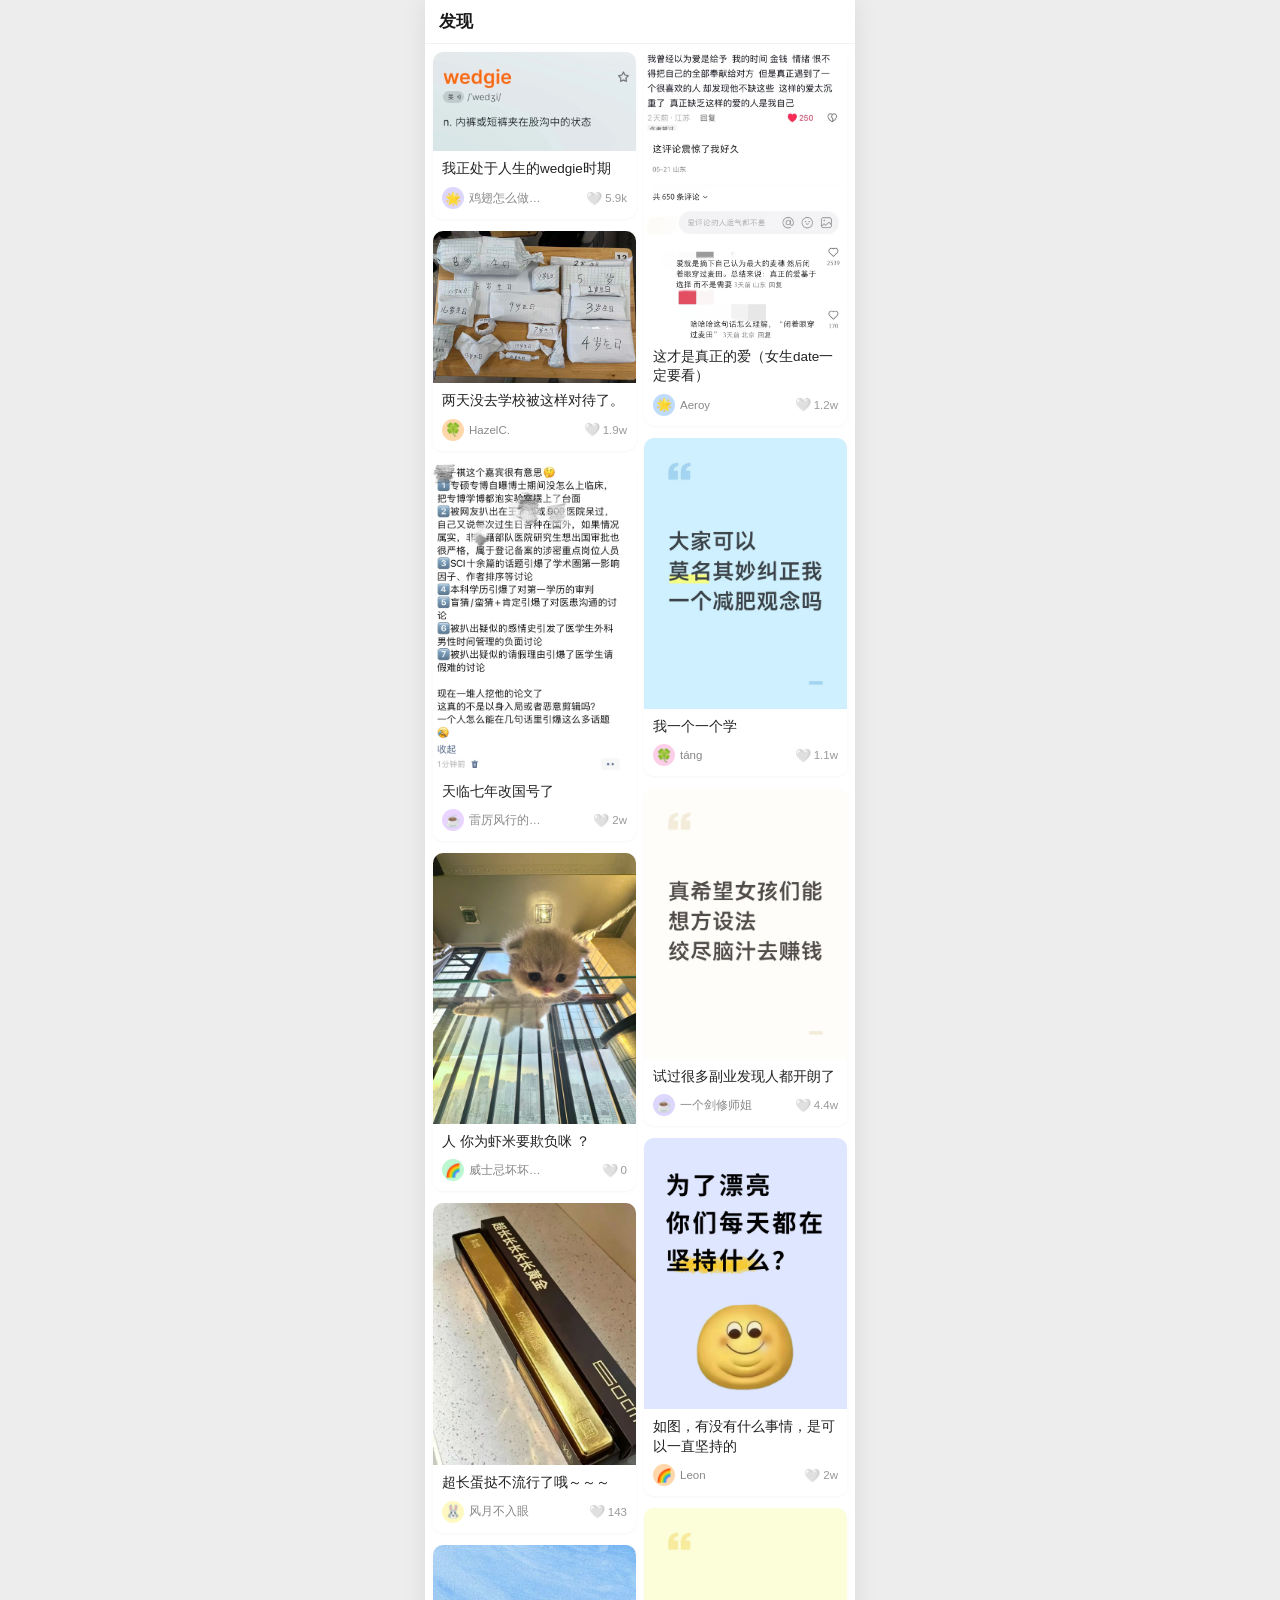
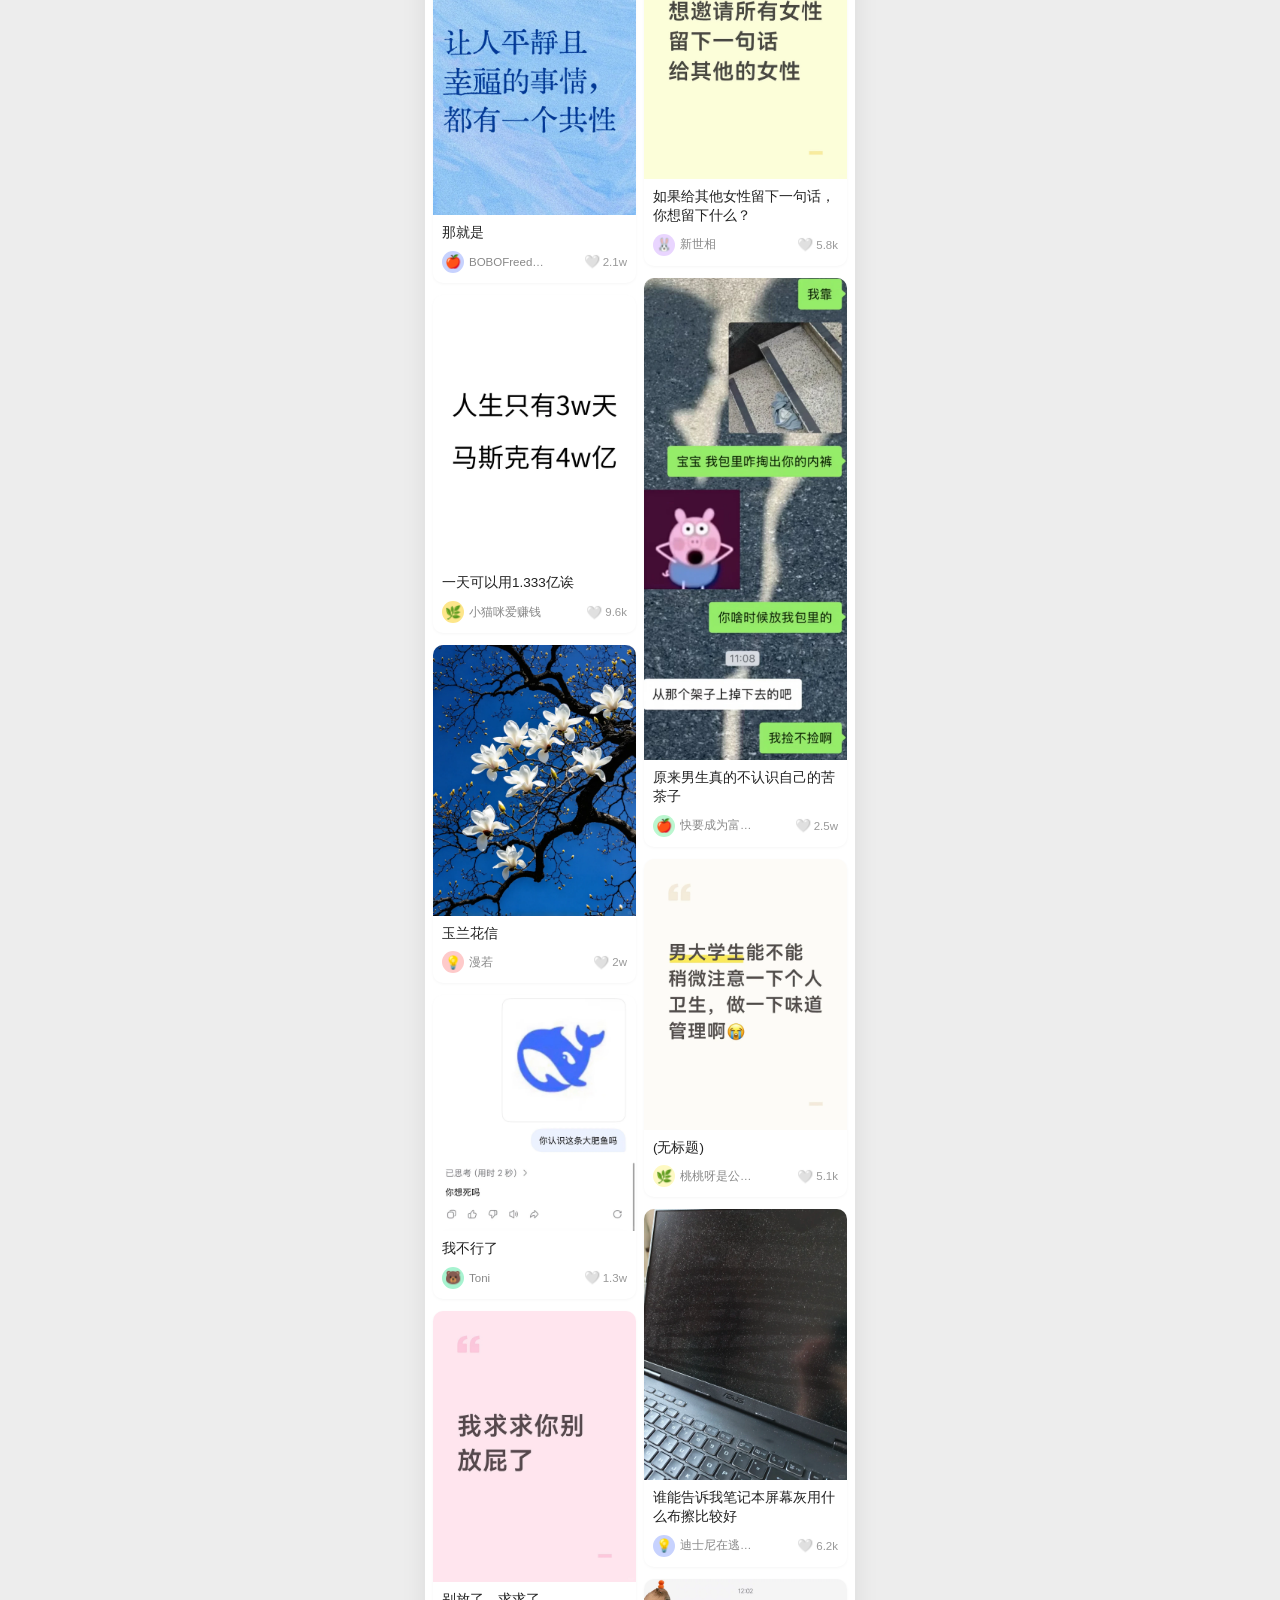
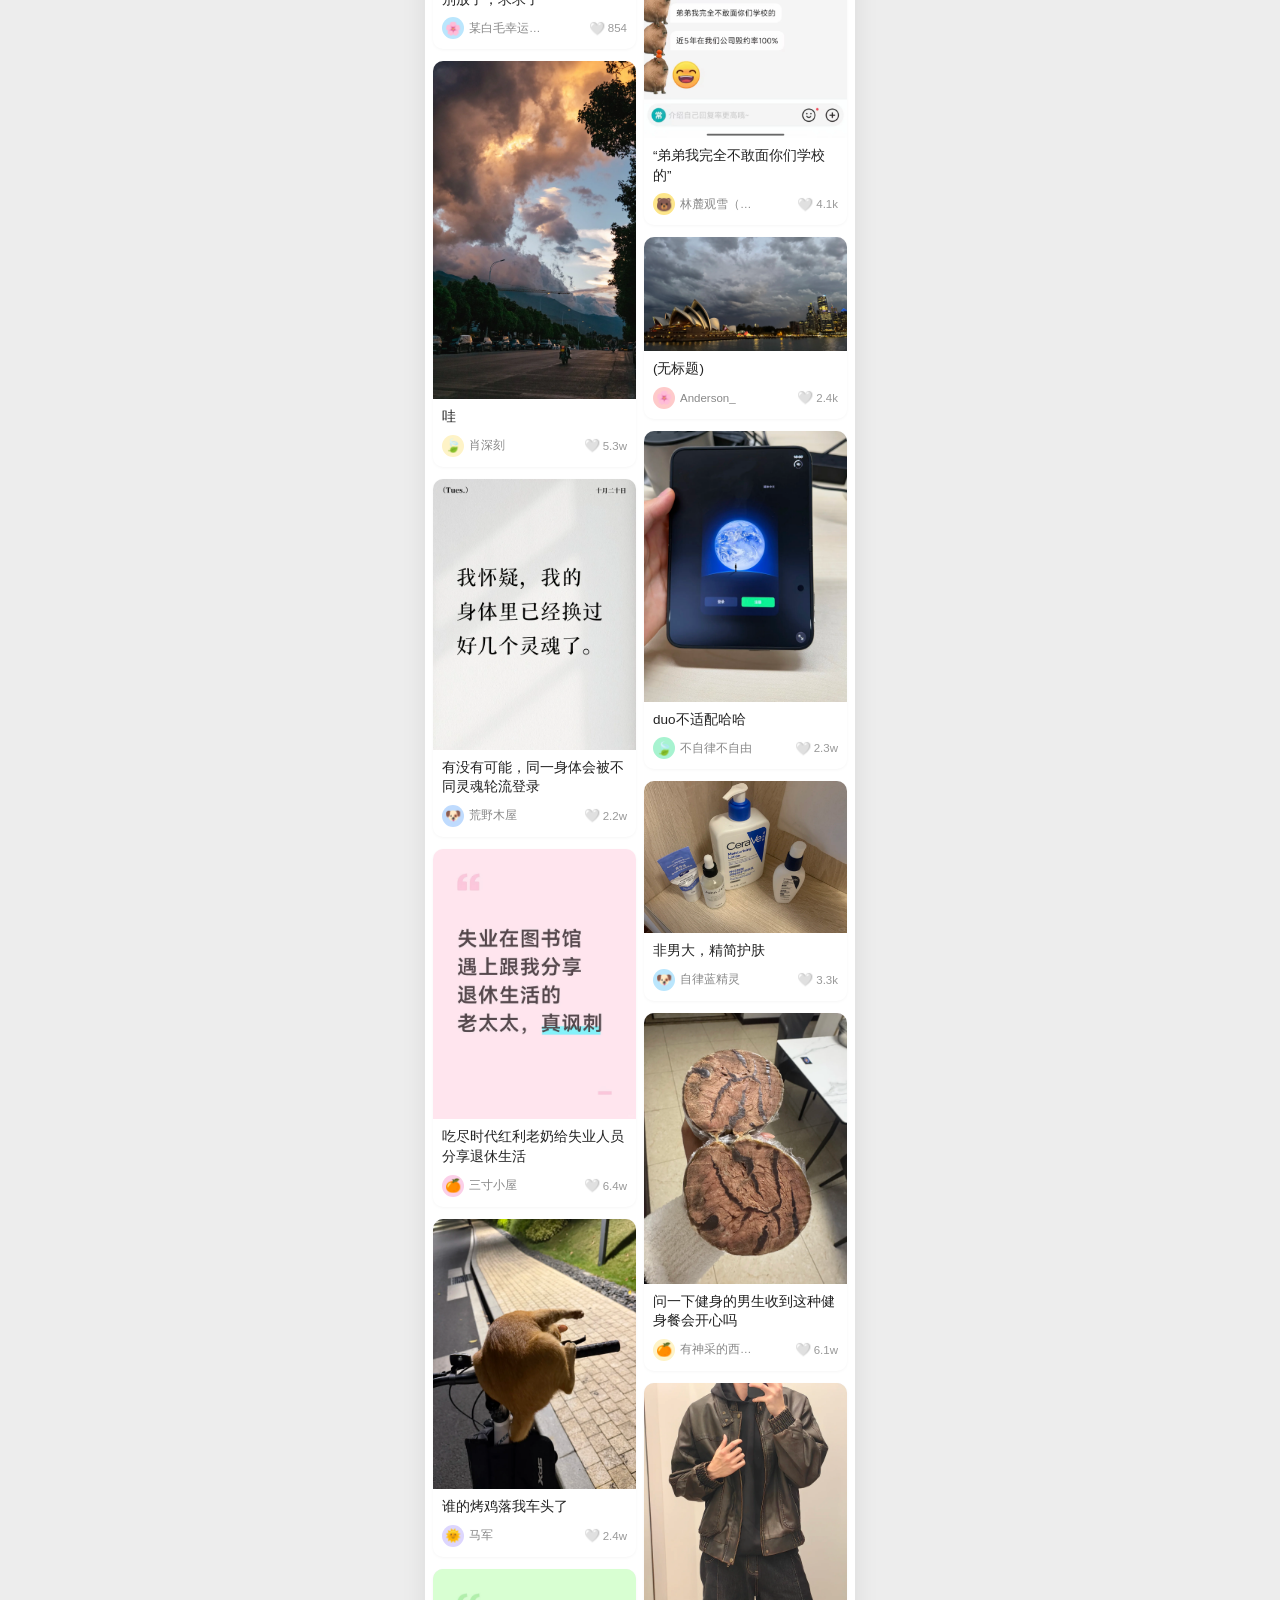
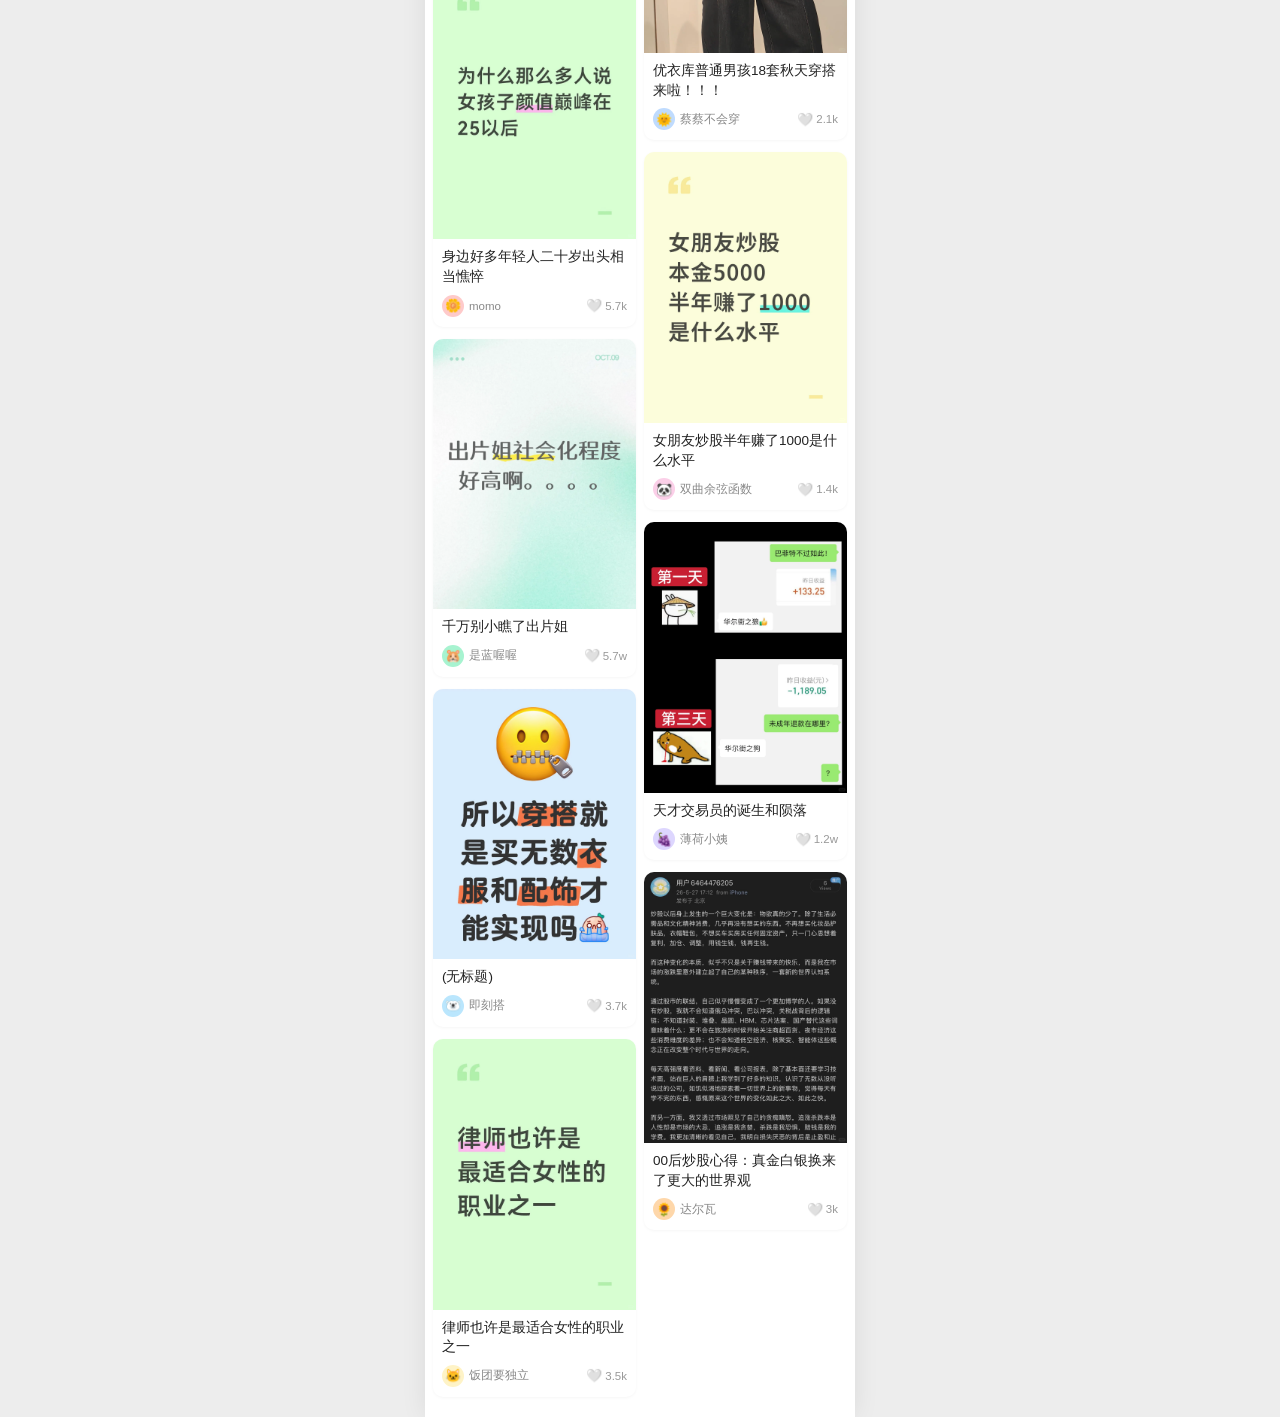
==== b.html @ 31a62e00 "正式版 A/B 模拟信息流 (41/46 篇, 含真实原图与评论)" ====
<!DOCTYPE html>
<html lang="zh-CN">
<head>
  <meta charset="UTF-8">
  <link rel="icon" href="data:,">
  <meta name="viewport" content="width=device-width, initial-scale=1, maximum-scale=1, user-scalable=no">
  <title>发现</title>
  <link rel="stylesheet" href="style.css">
</head>
<body>
  <div class="phone">
    <!-- 顶部标题栏（不显示 A/B 组与金融占比） -->
    <div class="topbar">
      <span class="app-title">发现</span>
    </div>

    <!-- 瀑布流 -->
    <div class="feed" id="feed"></div>
  </div>

  <!-- 帖子数据（抓取文档所有链接后，由脚本自动在此处追加 <script src="posts/xxx/content.js"></script>） -->
  <script src="posts/p01_neutral/content.js"></script>
  <script src="posts/p02_neutral/content.js"></script>
  <script src="posts/p03_neutral/content.js"></script>
  <script src="posts/p04_neutral/content.js"></script>
  <script src="posts/p05_neutral/content.js"></script>
  <script src="posts/p06_neutral/content.js"></script>
  <script src="posts/p07_neutral/content.js"></script>
  <script src="posts/p08_neutral/content.js"></script>
  <script src="posts/p09_neutral/content.js"></script>
  <script src="posts/p10_neutral/content.js"></script>
  <script src="posts/p11_neutral/content.js"></script>
  <script src="posts/p12_neutral/content.js"></script>
  <script src="posts/p13_neutral/content.js"></script>
  <script src="posts/p14_neutral/content.js"></script>
  <script src="posts/p15_neutral/content.js"></script>
  <script src="posts/p16_neutral/content.js"></script>
  <script src="posts/p17_neutral/content.js"></script>
  <script src="posts/p18_neutral/content.js"></script>
  <script src="posts/p19_neutral/content.js"></script>
  <script src="posts/p20_neutral/content.js"></script>
  <script src="posts/p21_female/content.js"></script>
  <script src="posts/p22_female/content.js"></script>
  <script src="posts/p23_female/content.js"></script>
  <script src="posts/p24_female/content.js"></script>
  <script src="posts/p25_female/content.js"></script>
  <script src="posts/p26_female/content.js"></script>
  <script src="posts/p27_female/content.js"></script>
  <script src="posts/p28_female/content.js"></script>
  <script src="posts/p29_female/content.js"></script>
  <script src="posts/p30_male/content.js"></script>
  <script src="posts/p31_male/content.js"></script>
  <script src="posts/p32_male/content.js"></script>
  <script src="posts/p33_male/content.js"></script>
  <script src="posts/p34_male/content.js"></script>
  <script src="posts/p35_male/content.js"></script>
  <script src="posts/p36_male/content.js"></script>
  <script src="posts/p37_male/content.js"></script>
  <script src="posts/p38_male/content.js"></script>
  <script src="posts/p39_finance/content.js"></script>
  <script src="posts/p40_finance/content.js"></script>
  <script src="posts/p41_finance/content.js"></script>



  <script>
    // 本页为 B 组：高金融曝光（展示全部金融帖）
    window.__GROUP = "B";
    // 展示顺序：抓取完成后自动填充帖子 id 列表
    window.__ORDER = ["p01_neutral", "p02_neutral", "p03_neutral", "p04_neutral", "p05_neutral", "p06_neutral", "p07_neutral", "p08_neutral", "p09_neutral", "p10_neutral", "p11_neutral", "p12_neutral", "p13_neutral", "p14_neutral", "p15_neutral", "p16_neutral", "p17_neutral", "p18_neutral", "p19_neutral", "p20_neutral", "p21_female", "p22_female", "p23_female", "p24_female", "p25_female", "p26_female", "p27_female", "p28_female", "p29_female", "p30_male", "p31_male", "p32_male", "p33_male", "p34_male", "p35_male", "p36_male", "p37_male", "p38_male", "p39_finance", "p40_finance", "p41_finance"];
  </script>
  <script src="app.js"></script>
</body>
</html>
---- style.css ----
/* ===== 小红书风格原型 · 共享样式 ===== */
* { box-sizing: border-box; -webkit-tap-highlight-color: transparent; }
html, body {
  margin: 0; padding: 0;
  font-family: -apple-system, BlinkMacSystemFont, "PingFang SC", "Microsoft YaHei", "Segoe UI", Roboto, sans-serif;
  color: #333;
  background: #ededed;
}
img { display: block; }
a { color: inherit; text-decoration: none; }

/* 手机框：桌面端居中显示，移动端铺满 */
.phone {
  position: relative;
  max-width: 430px;
  min-height: 100vh;
  margin: 0 auto;
  background: #fff;
  box-shadow: 0 0 24px rgba(0,0,0,.08);
  overflow: hidden;
  padding-bottom: 0;
}

/* ===== 顶部导航 ===== */
.topbar {
  position: sticky; top: 0; z-index: 20;
  display: flex; align-items: center; gap: 14px;
  padding: 10px 14px;
  background: #fff;
  border-bottom: 1px solid #f2f2f2;
}
.tabs { display: flex; gap: 18px; align-items: center; }
.tab { font-size: 16px; color: #9a9a9a; position: relative; padding: 2px 0; }
.tab.active { color: #1a1a1a; font-weight: 600; }
.tab.active::after {
  content: ""; position: absolute; left: 50%; bottom: -6px; transform: translateX(-50%);
  width: 18px; height: 3px; border-radius: 2px; background: #1a1a1a;
}
.loc { font-size: 15px; color: #1a1a1a; font-weight: 600; }
.loc::before { content: "📍"; font-size: 12px; }
/* 实验组切换开关 */
.grp-switch {
  margin-left: auto; display: flex; align-items: center; gap: 2px;
  background: #f3f3f5; border-radius: 14px; padding: 2px;
}
.grp-switch .grp.opt {
  font-size: 12px; font-weight: 600; color: #8a8a8a;
  padding: 4px 11px; border-radius: 12px; cursor: pointer; user-select: none;
  transition: .18s;
}
.grp-switch .grp.opt.active {
  background: #fff; color: #1a1a1a;
  box-shadow: 0 1px 3px rgba(0,0,0,.12);
}
.grp-switch .grp-pct {
  font-size: 10px; color: #ff2442; font-weight: 600;
  padding: 0 8px 0 4px; white-space: nowrap;
}

/* ===== 分类胶囊 ===== */
.chips {
  display: flex; gap: 8px; overflow-x: auto; padding: 9px 14px;
  background: #fff; border-bottom: 1px solid #f6f6f6;
  scrollbar-width: none;
}
.chips::-webkit-scrollbar { display: none; }
.chip {
  flex: 0 0 auto; white-space: nowrap; font-size: 13px;
  padding: 5px 13px; border-radius: 14px; background: #f5f5f5; color: #666;
}
.chip.active { background: #1a1a1a; color: #fff; }

/* ===== 瀑布流 ===== */
.feed {
  column-count: 2; column-gap: 8px;
  padding: 8px;
}
.card {
  display: inline-block; width: 100%; margin-bottom: 8px;
  background: #fff; border-radius: 10px; overflow: hidden;
  break-inside: avoid; cursor: pointer;
  box-shadow: 0 1px 3px rgba(0,0,0,.04);
  transition: transform .12s ease;
}
.card:active { transform: scale(.985); }
.card .cover { width: 100%; object-fit: cover; background: #eee; }
.card .info { padding: 8px 9px 10px; }
.card .title {
  font-size: 13.5px; line-height: 1.45; color: #222;
  display: -webkit-box; -webkit-line-clamp: 2; -webkit-box-orient: vertical; overflow: hidden;
}
.card .meta { display: flex; align-items: center; justify-content: space-between; margin-top: 8px; }
.author { display: flex; align-items: center; gap: 5px; font-size: 11.5px; color: #888; min-width: 0; }
.author .nm { overflow: hidden; text-overflow: ellipsis; white-space: nowrap; max-width: 78px; }
.like { display: flex; align-items: center; gap: 3px; font-size: 11.5px; color: #999; }
.like .ic { font-size: 13px; }

/* 头像圆 */
.avatar {
  width: 22px; height: 22px; border-radius: 50%; flex: 0 0 auto;
  display: flex; align-items: center; justify-content: center; font-size: 13px;
  background: #eee;
}
.avatar.lg { width: 38px; height: 38px; font-size: 19px; }

/* ===== 底部 Tab ===== */
.tabbar {
  position: fixed; bottom: 0; left: 50%; transform: translateX(-50%);
  width: 100%; max-width: 430px; z-index: 20;
  display: flex; justify-content: space-around; align-items: center;
  padding: 6px 0; background: #fff; border-top: 1px solid #eee;
}
.tabbar .item { display: flex; flex-direction: column; align-items: center; gap: 2px; font-size: 10px; color: #9a9a9a; }
.tabbar .item.active { color: #1a1a1a; }
.tabbar .item .ic { font-size: 20px; line-height: 1; }
.tabbar .plus { font-size: 22px; color: #ff2442; }

/* ===== 详情页 ===== */
.detail-cover { width: 100%; object-fit: cover; background: #eee; }
.detail-body { padding: 14px 16px 24px; }
.author-row { display: flex; align-items: center; gap: 10px; }
.author-row .nm { font-size: 14px; font-weight: 600; color: #1a1a1a; }
.follow-btn {
  margin-left: auto; font-size: 12.5px; color: #ff2442;
  border: 1px solid #ff2442; background: #fff; border-radius: 15px; padding: 5px 14px;
}
.follow-btn.following { color: #aaa; border-color: #ddd; }
.title-x { font-size: 18px; font-weight: 700; line-height: 1.4; margin: 14px 0 6px; }
.body-p { font-size: 15.5px; line-height: 1.75; color: #2b2b2b; margin: 12px 0; white-space: pre-wrap; }
.body-h { font-size: 15.5px; font-weight: 700; color: #1a1a1a; margin: 16px 0 4px; }
.body-img { width: 100%; border-radius: 8px; margin: 12px 0; background: #eee; }
.tags { display: flex; flex-wrap: wrap; gap: 6px 12px; margin: 16px 0 4px; }
.tag { color: #3a6ea5; font-size: 14px; }

.comments { border-top: 8px solid #f7f7f7; padding: 14px 16px 90px; }
.comments h3 { font-size: 14px; color: #555; margin: 0 0 6px; font-weight: 600; }
.comment { display: flex; gap: 10px; margin: 16px 0; }
.comment .c-main { flex: 1; min-width: 0; }
.comment .c-name { font-size: 13px; color: #888; }
.comment .c-text { font-size: 14.5px; color: #222; line-height: 1.5; margin: 4px 0; }
.comment .c-meta { font-size: 12px; color: #aaa; display: flex; align-items: center; gap: 12px; }
.comment .c-like { margin-left: auto; display: flex; align-items: center; gap: 3px; color: #aaa; font-size: 12px; }
.pin-tag { font-size: 11px; color: #ff9a00; border: 1px solid #ffd591; background: #fffbe6; border-radius: 4px; padding: 1px 5px; margin-left: 6px; }

/* 详情底部操作栏 */
.actionbar {
  position: fixed; bottom: 0; left: 50%; transform: translateX(-50%);
  width: 100%; max-width: 430px; z-index: 25;
  display: flex; align-items: center; gap: 14px;
  padding: 8px 16px; background: #fff; border-top: 1px solid #eee;
}
.actionbar .fake-input {
  flex: 1; font-size: 13px; color: #aaa; background: #f5f5f5;
  border-radius: 16px; padding: 8px 14px;
}
.act { display: flex; align-items: center; gap: 3px; font-size: 13px; color: #555; }
.act .ic { font-size: 21px; line-height: 1; }
.act.liked { color: #ff2442; }
.act.starred { color: #ffb400; }

/* 详情顶部返回栏 */
.detail-top {
  position: sticky; top: 0; z-index: 20;
  display: flex; align-items: center; gap: 12px;
  padding: 10px 14px; background: rgba(255,255,255,.92); backdrop-filter: blur(6px);
  border-bottom: 1px solid #f2f2f2;
}
.back { font-size: 22px; color: #1a1a1a; cursor: pointer; }
.detail-top .dt-title { font-size: 15px; font-weight: 600; }

/* 图片加载失败占位 */
.img-fallback {
  width: 100%; display: flex; align-items: center; justify-content: center;
  text-align: center; color: #fff; font-size: 14px; padding: 30px 16px;
  background: linear-gradient(135deg, #ffd1dc, #c2e9fb);
}

/* ===== 顶部标题 ===== */
.app-title { font-size: 17px; font-weight: 700; color: #1a1a1a; }

/* ===== 多图相册（拖拽滑动 + 圆点翻页，兼容手机触摸）===== */
.album {
  position: relative; width: 100%; overflow: hidden; background: #000;
  touch-action: pan-y; cursor: grab;
}
.album:active { cursor: grabbing; }
.album-track { display: flex; will-change: transform; }
.album-img {
  flex: 0 0 100%; width: 100%;
  object-fit: cover; max-height: 520px; background: #eee;
  user-select: none; -webkit-user-drag: none; -webkit-touch-callout: none;
}
video.album-img { display: block; }
.album-dots {
  position: absolute; bottom: 10px; left: 50%; transform: translateX(-50%);
  display: flex; gap: 6px;
}
.album-dots .dot { width: 6px; height: 6px; border-radius: 50%; background: rgba(255,255,255,.5); transition: .2s; }
.album-dots .dot.on { background: #fff; width: 16px; border-radius: 3px; }

/* ===== 评论（回复 / 点赞 / 展开）===== */
.comment .c-like, .reply .r-like {
  display: flex; align-items: center; gap: 3px; color: #aaa; font-size: 12px; cursor: pointer;
}
.comment .c-like.on, .reply .r-like.on { color: #ff2442; }
.comment .c-reply-toggle { color: #3a6ea5; cursor: pointer; }
.replies { display: none; margin-top: 8px; padding-left: 6px; border-left: 2px solid #f0f0f0; }
.replies.open { display: block; }
.reply { font-size: 13.5px; color: #444; margin: 8px 0; line-height: 1.5; }
.reply .r-name { color: #888; }
.reply .r-like { margin-left: 8px; }
.mine-tag {
  font-size: 11px; color: #fff; background: #ff2442;
  border-radius: 4px; padding: 1px 5px; margin-left: 6px;
}

/* ===== 底部操作栏含评论输入框 ===== */
.actionbar .cmt-input {
  flex: 1; min-width: 0; font-size: 13px; color: #333;
  background: #f5f5f5; border: none; border-radius: 16px; padding: 8px 14px; outline: none;
}
.actionbar .act { display: flex; align-items: center; gap: 3px; font-size: 13px; color: #555; cursor: pointer; }
.actionbar .act .ic { font-size: 21px; line-height: 1; }
.actionbar .act.liked { color: #ff2442; }
.actionbar .act.starred { color: #ffb400; }
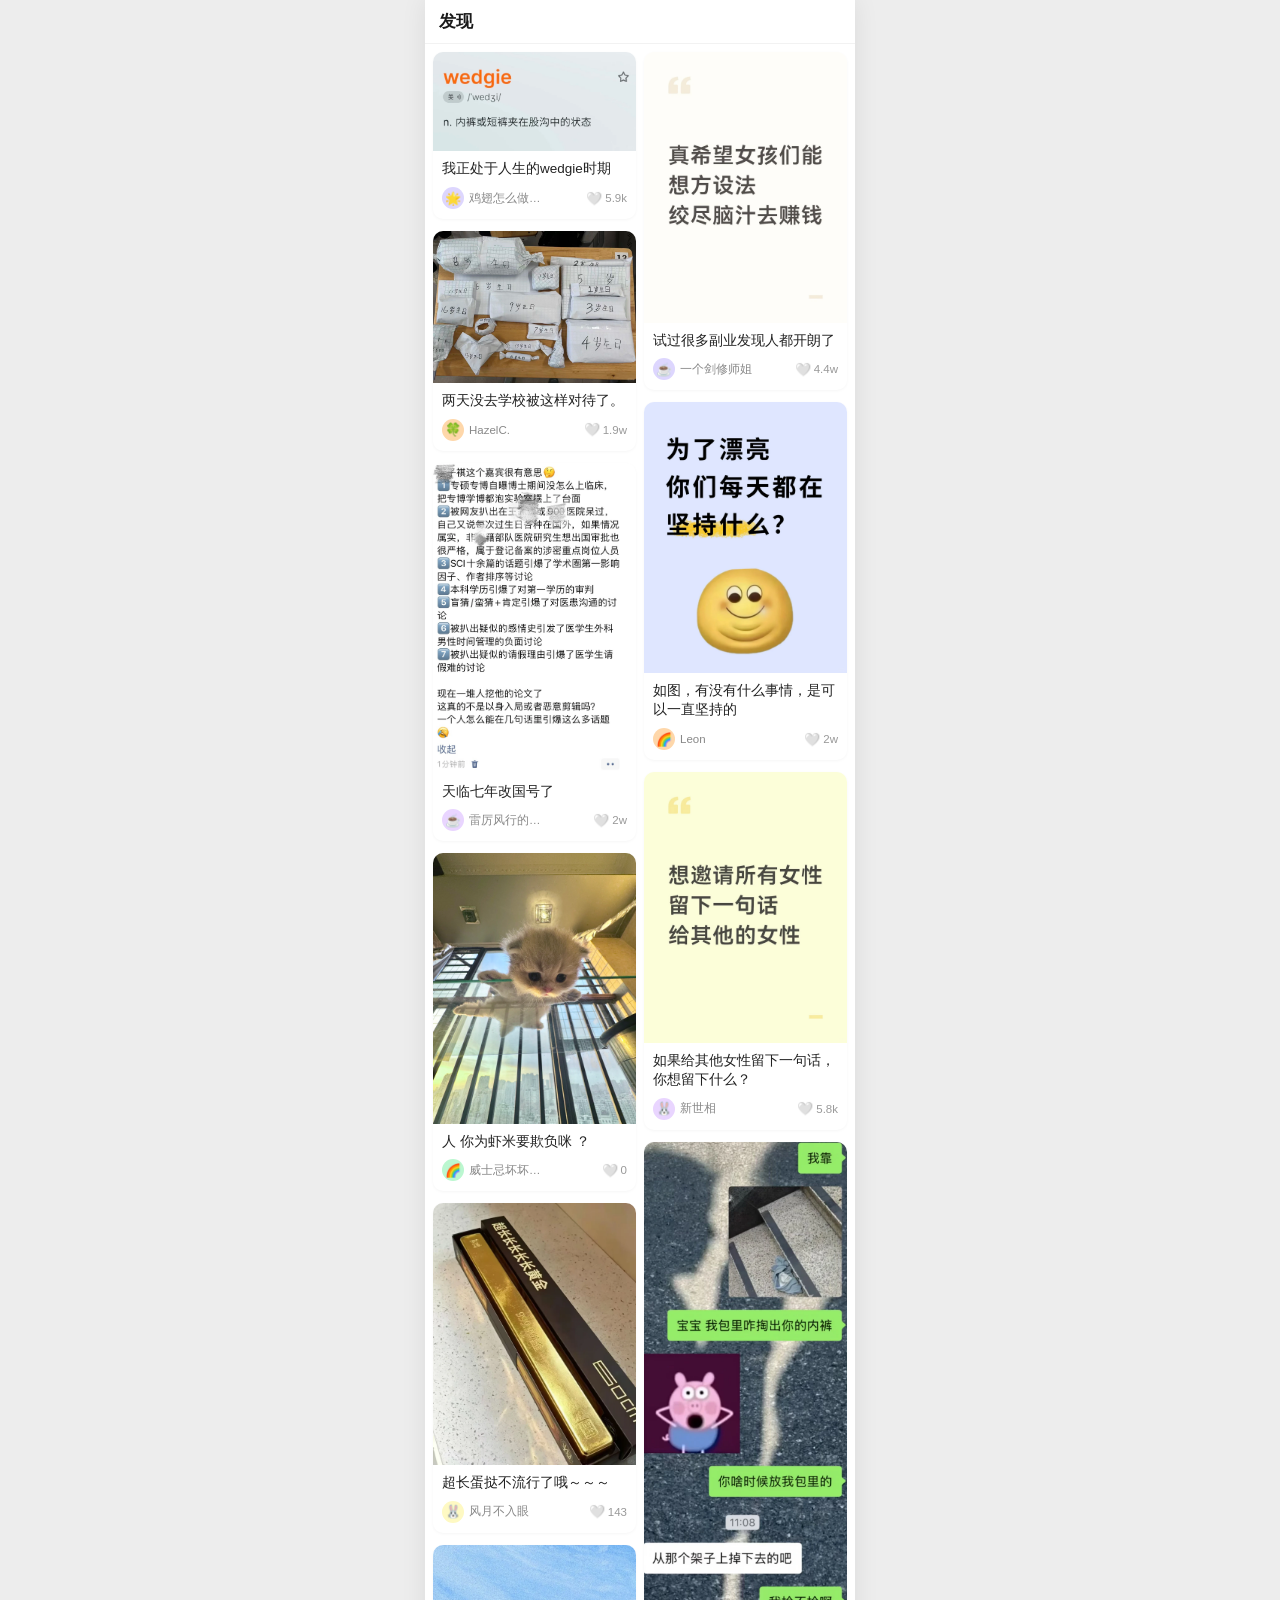
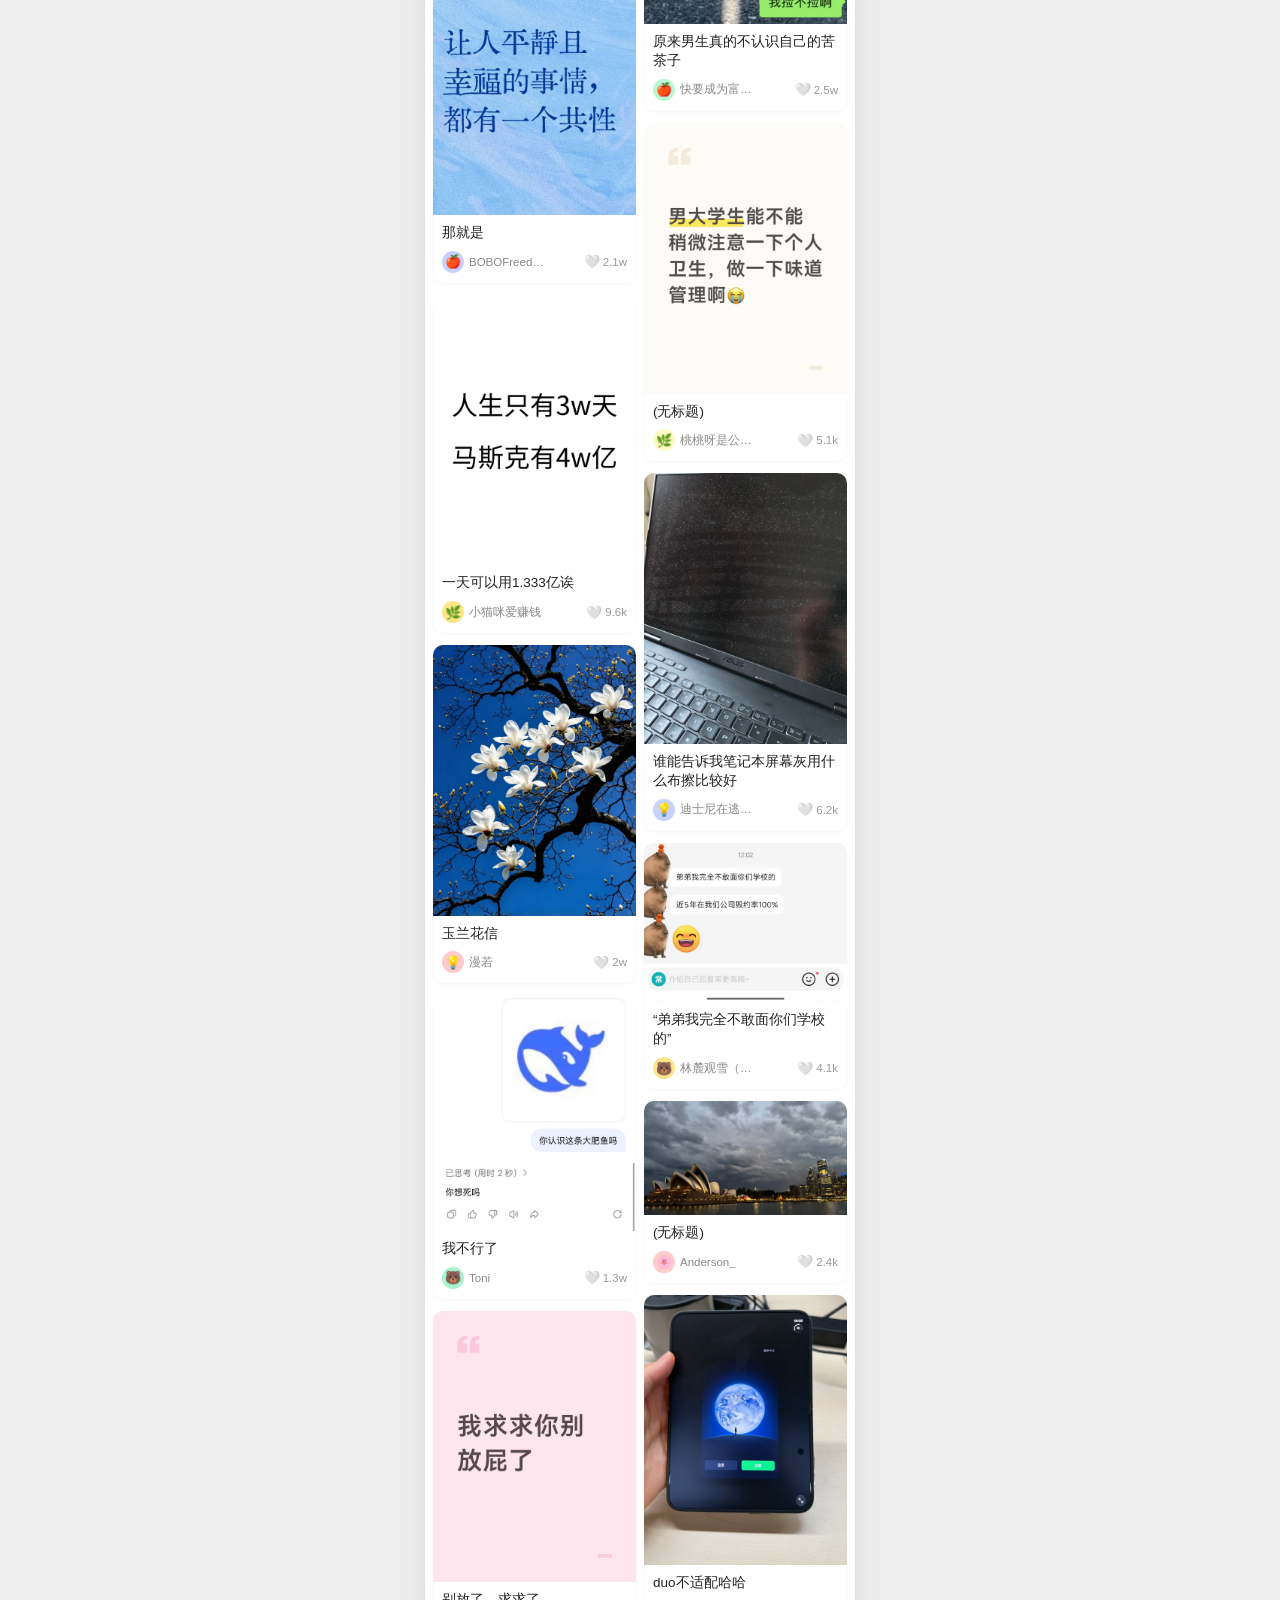
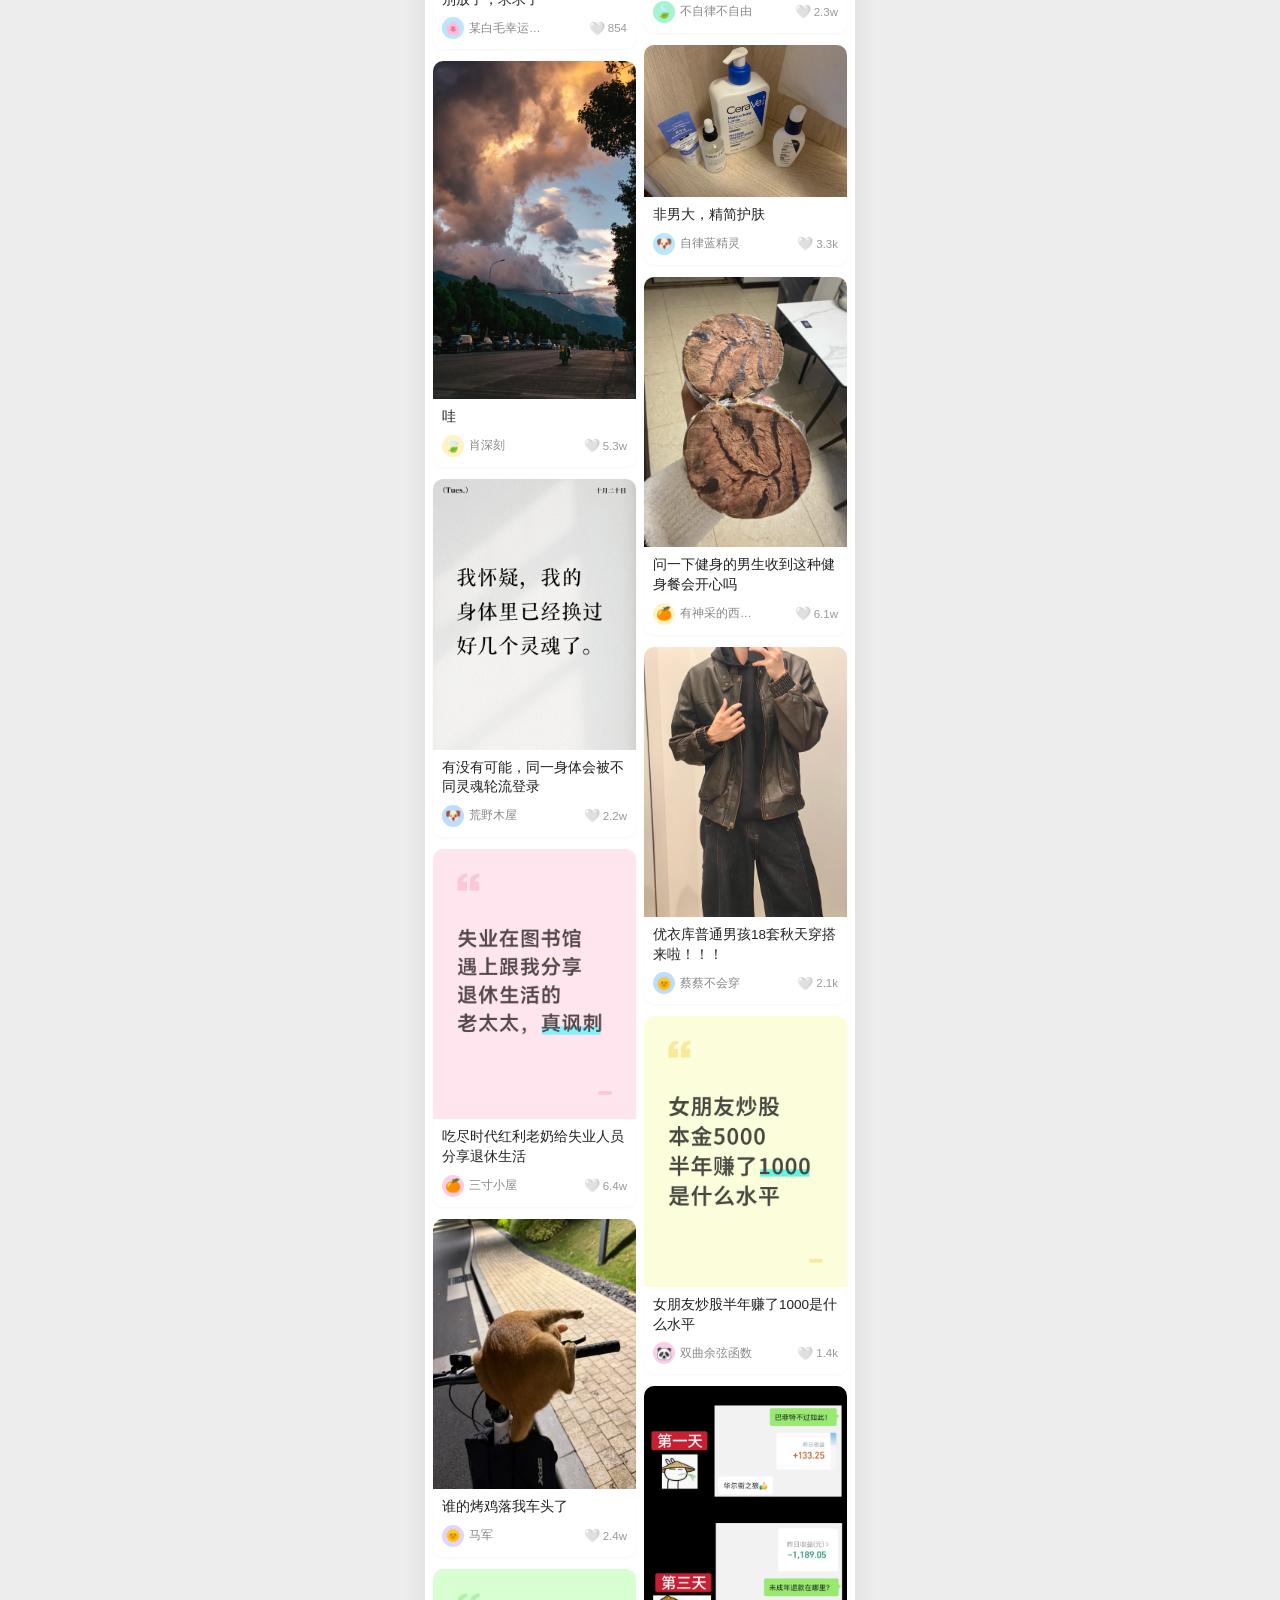
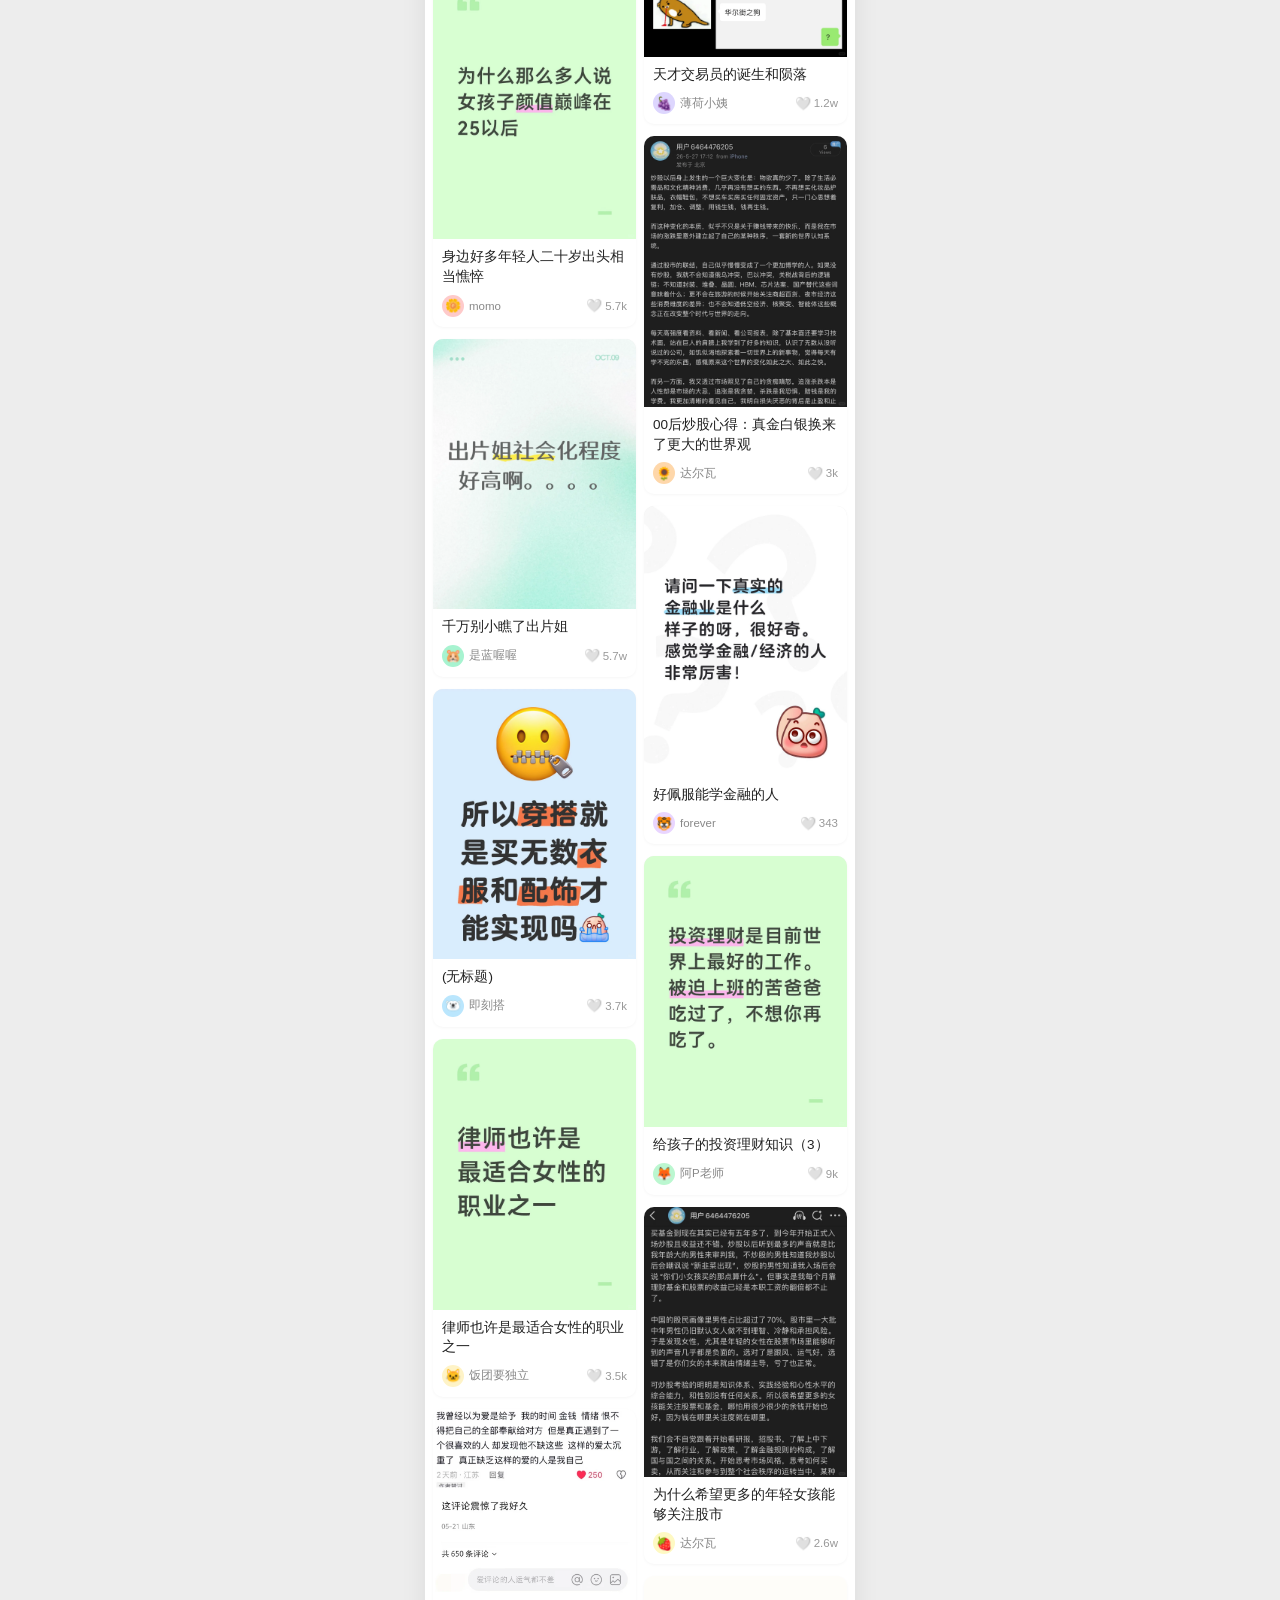
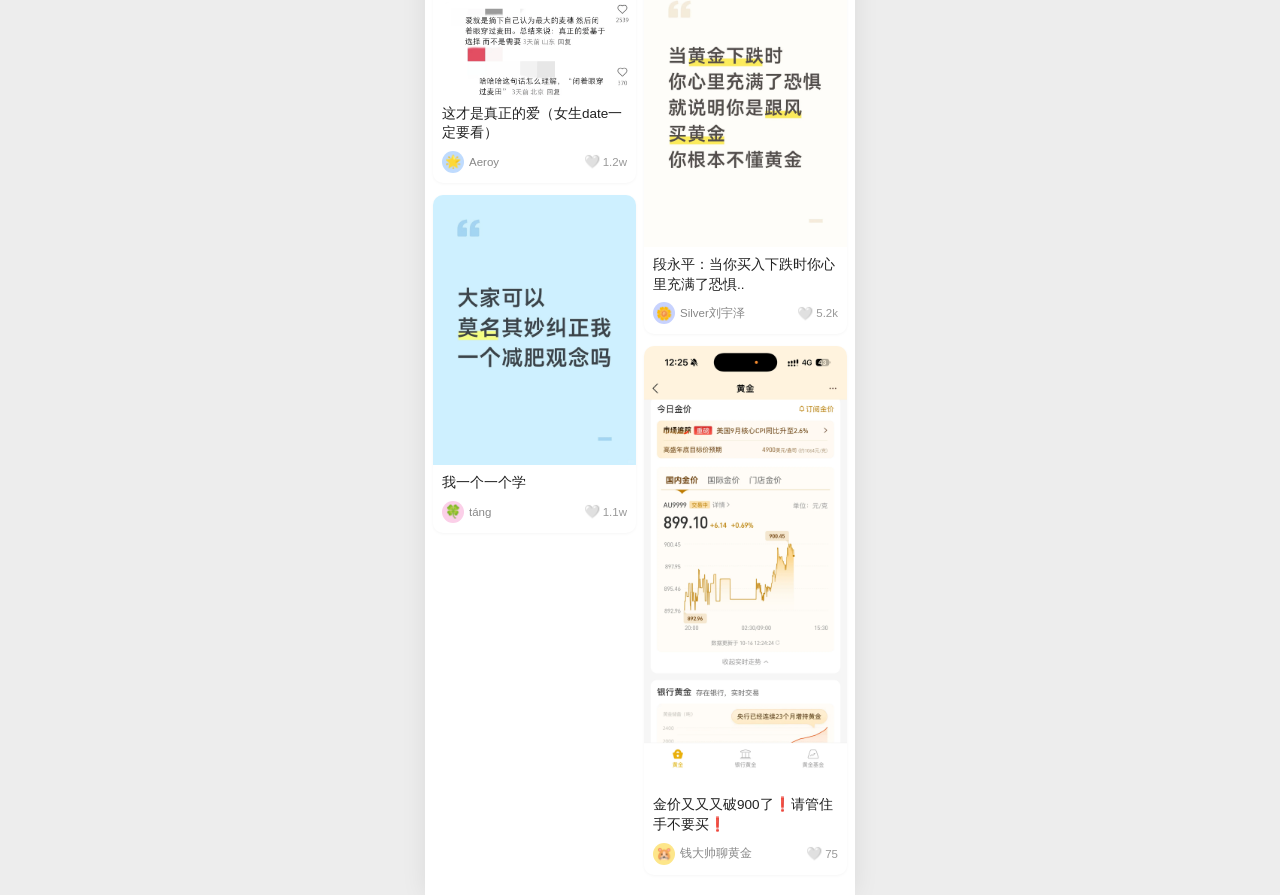
==== commit 0a6725c4: "补抓最后5篇金融帖(p42-46)，A/B两组各达40帖" ====
--- a/b.html
+++ b/b.html
@@ -9,7 +9,7 @@
 </head>
 <body>
   <div class="phone">
-    <!-- 顶部标题栏（不显示 A/B 组与金融占比） -->
+    <!-- 顶部标题栏 -->
     <div class="topbar">
       <span class="app-title">发现</span>
     </div>
@@ -60,14 +60,20 @@
   <script src="posts/p39_finance/content.js"></script>
   <script src="posts/p40_finance/content.js"></script>
   <script src="posts/p41_finance/content.js"></script>
+  <script src="posts/p42_finance/content.js"></script>
+  <script src="posts/p43_finance/content.js"></script>
+  <script src="posts/p44_finance/content.js"></script>
+  <script src="posts/p45_finance/content.js"></script>
+  <script src="posts/p46_finance/content.js"></script>
+
 
 
 
   <script>
-    // 本页为 B 组：高金融曝光（展示全部金融帖）
+    // 发现页配置
     window.__GROUP = "B";
     // 展示顺序：抓取完成后自动填充帖子 id 列表
-    window.__ORDER = ["p01_neutral", "p02_neutral", "p03_neutral", "p04_neutral", "p05_neutral", "p06_neutral", "p07_neutral", "p08_neutral", "p09_neutral", "p10_neutral", "p11_neutral", "p12_neutral", "p13_neutral", "p14_neutral", "p15_neutral", "p16_neutral", "p17_neutral", "p18_neutral", "p19_neutral", "p20_neutral", "p21_female", "p22_female", "p23_female", "p24_female", "p25_female", "p26_female", "p27_female", "p28_female", "p29_female", "p30_male", "p31_male", "p32_male", "p33_male", "p34_male", "p35_male", "p36_male", "p37_male", "p38_male", "p39_finance", "p40_finance", "p41_finance"];
+    window.__ORDER = ["p01_neutral", "p02_neutral", "p03_neutral", "p04_neutral", "p05_neutral", "p06_neutral", "p07_neutral", "p08_neutral", "p09_neutral", "p10_neutral", "p11_neutral", "p12_neutral", "p13_neutral", "p14_neutral", "p15_neutral", "p16_neutral", "p17_neutral", "p18_neutral", "p19_neutral", "p20_neutral", "p21_female", "p22_female", "p23_female", "p24_female", "p25_female", "p26_female", "p27_female", "p28_female", "p29_female", "p30_male", "p31_male", "p32_male", "p33_male", "p34_male", "p35_male", "p36_male", "p37_male", "p38_male", "p39_finance", "p40_finance", "p41_finance", "p42_finance", "p43_finance", "p44_finance", "p45_finance", "p46_finance"];
   </script>
   <script src="app.js"></script>
 </body>
--- a/style.css
+++ b/style.css
@@ -38,24 +38,6 @@
 }
 .loc { font-size: 15px; color: #1a1a1a; font-weight: 600; }
 .loc::before { content: "📍"; font-size: 12px; }
-/* 实验组切换开关 */
-.grp-switch {
-  margin-left: auto; display: flex; align-items: center; gap: 2px;
-  background: #f3f3f5; border-radius: 14px; padding: 2px;
-}
-.grp-switch .grp.opt {
-  font-size: 12px; font-weight: 600; color: #8a8a8a;
-  padding: 4px 11px; border-radius: 12px; cursor: pointer; user-select: none;
-  transition: .18s;
-}
-.grp-switch .grp.opt.active {
-  background: #fff; color: #1a1a1a;
-  box-shadow: 0 1px 3px rgba(0,0,0,.12);
-}
-.grp-switch .grp-pct {
-  font-size: 10px; color: #ff2442; font-weight: 600;
-  padding: 0 8px 0 4px; white-space: nowrap;
-}
 
 /* ===== 分类胶囊 ===== */
 .chips {
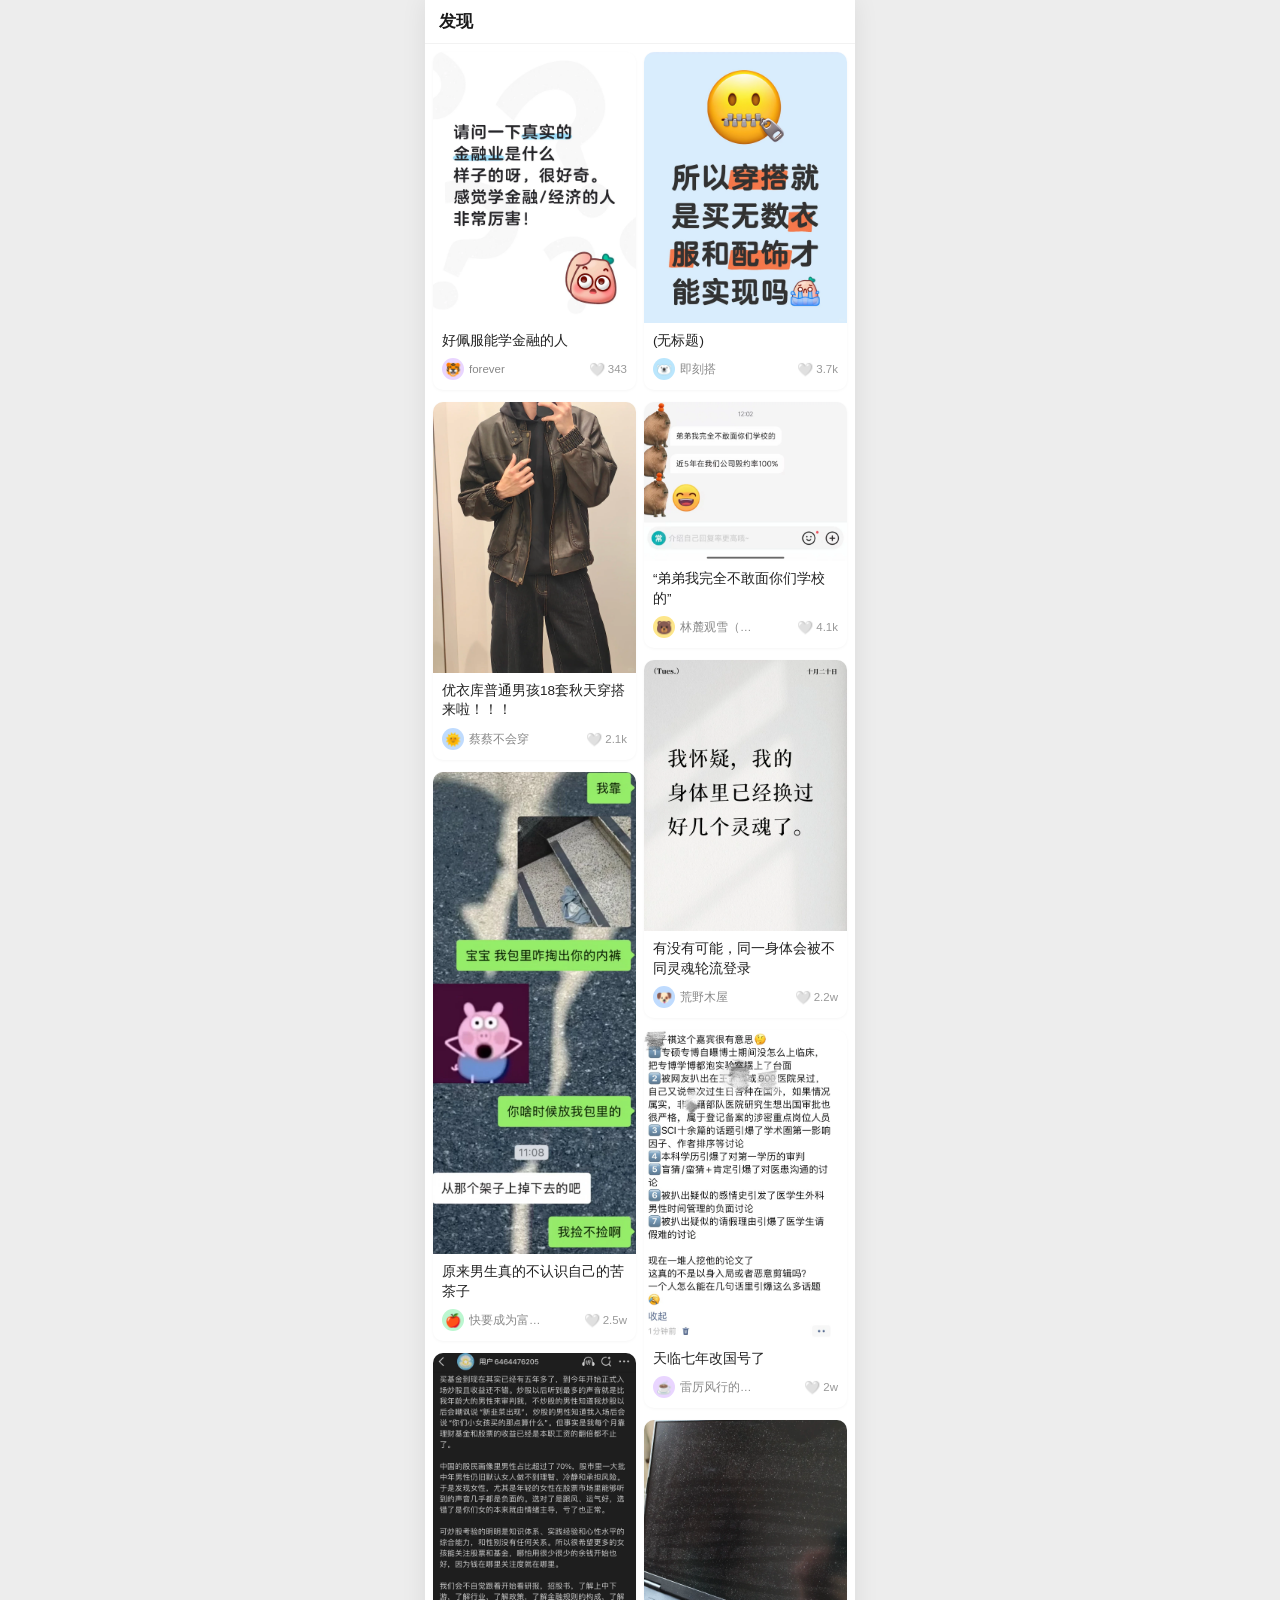
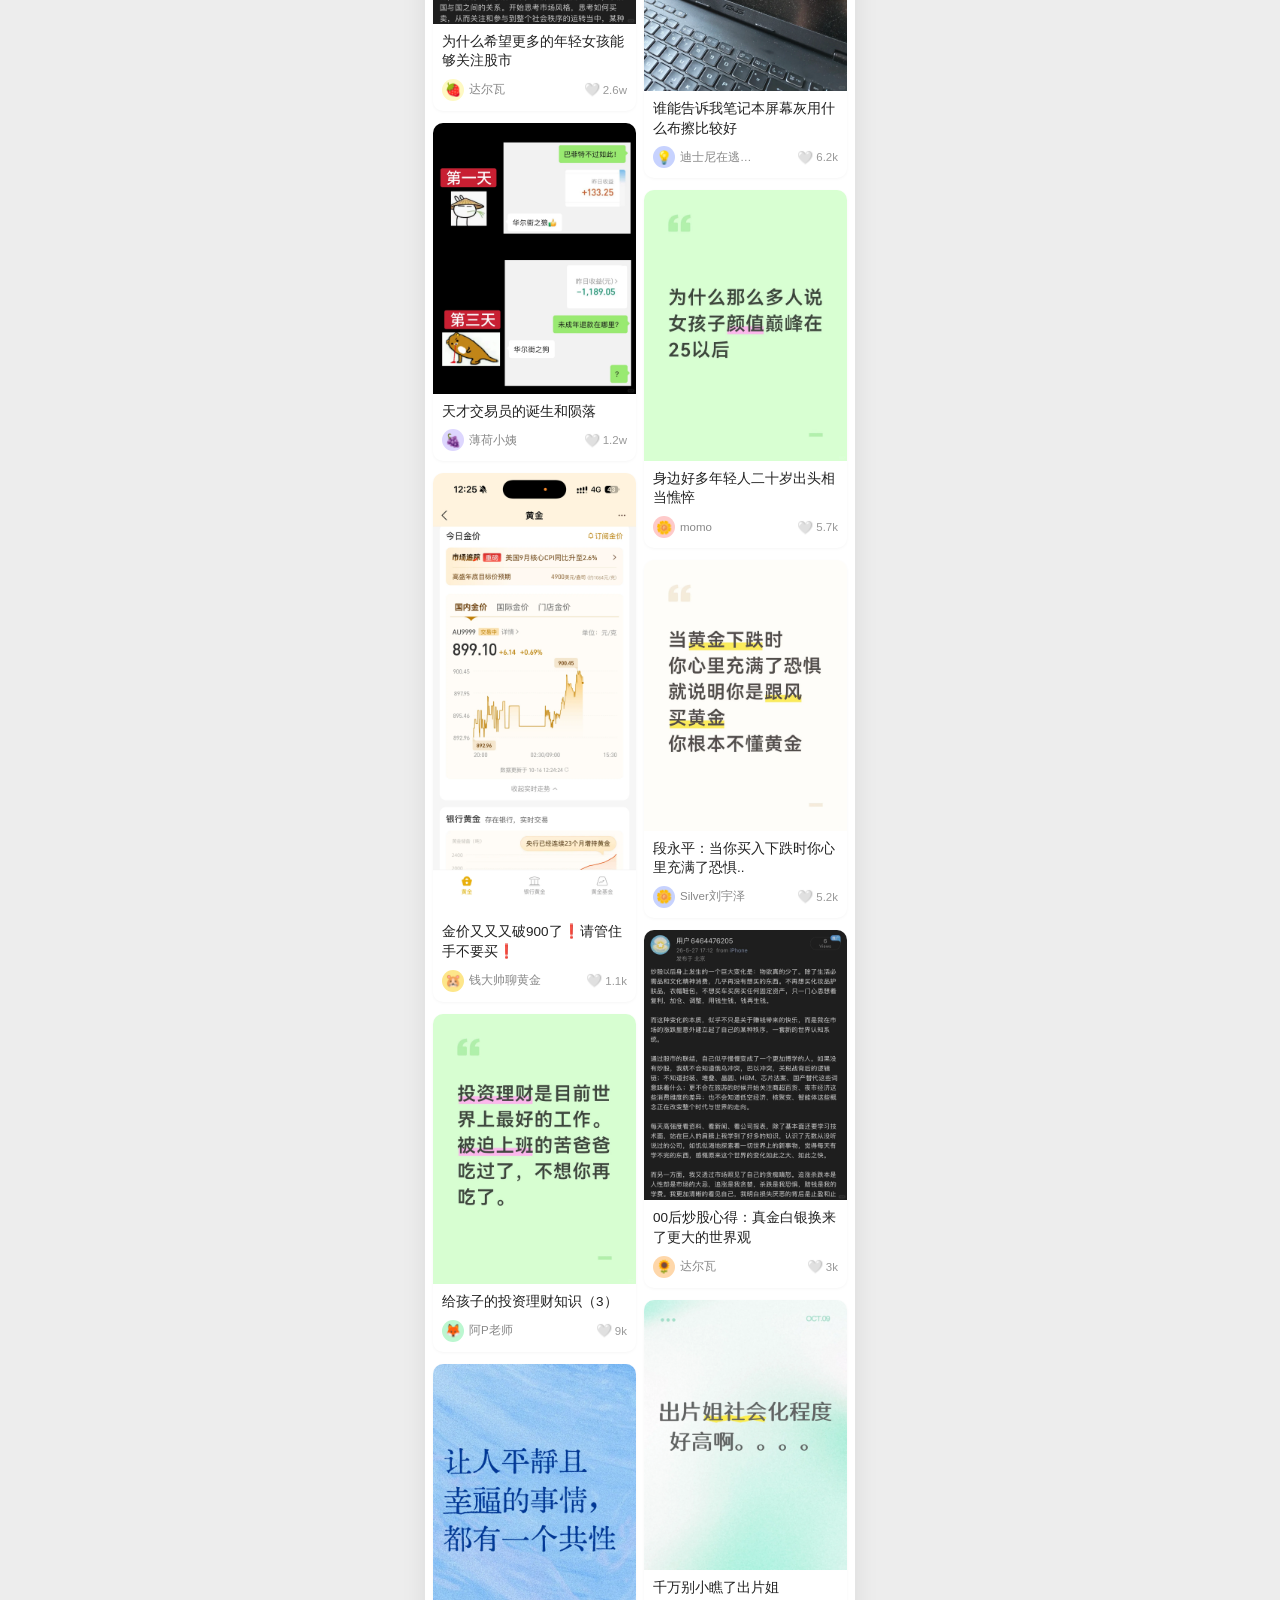
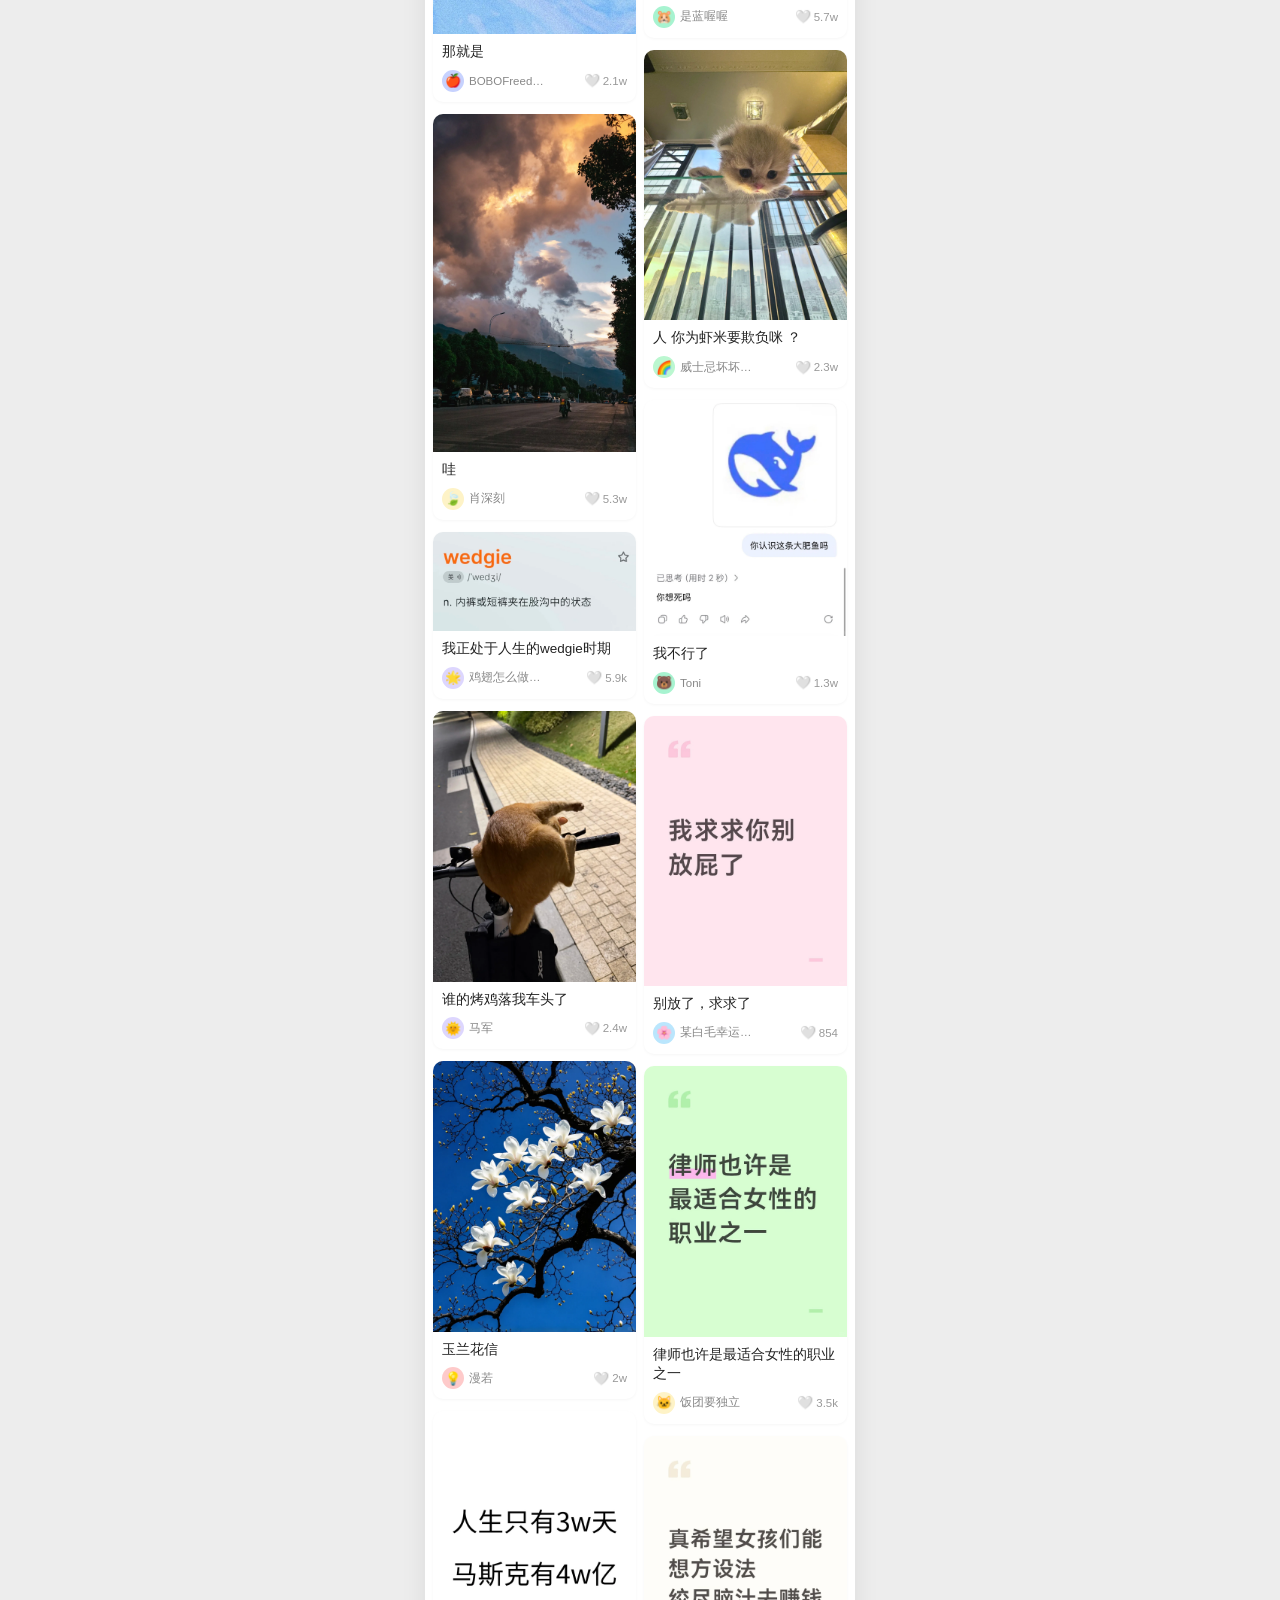
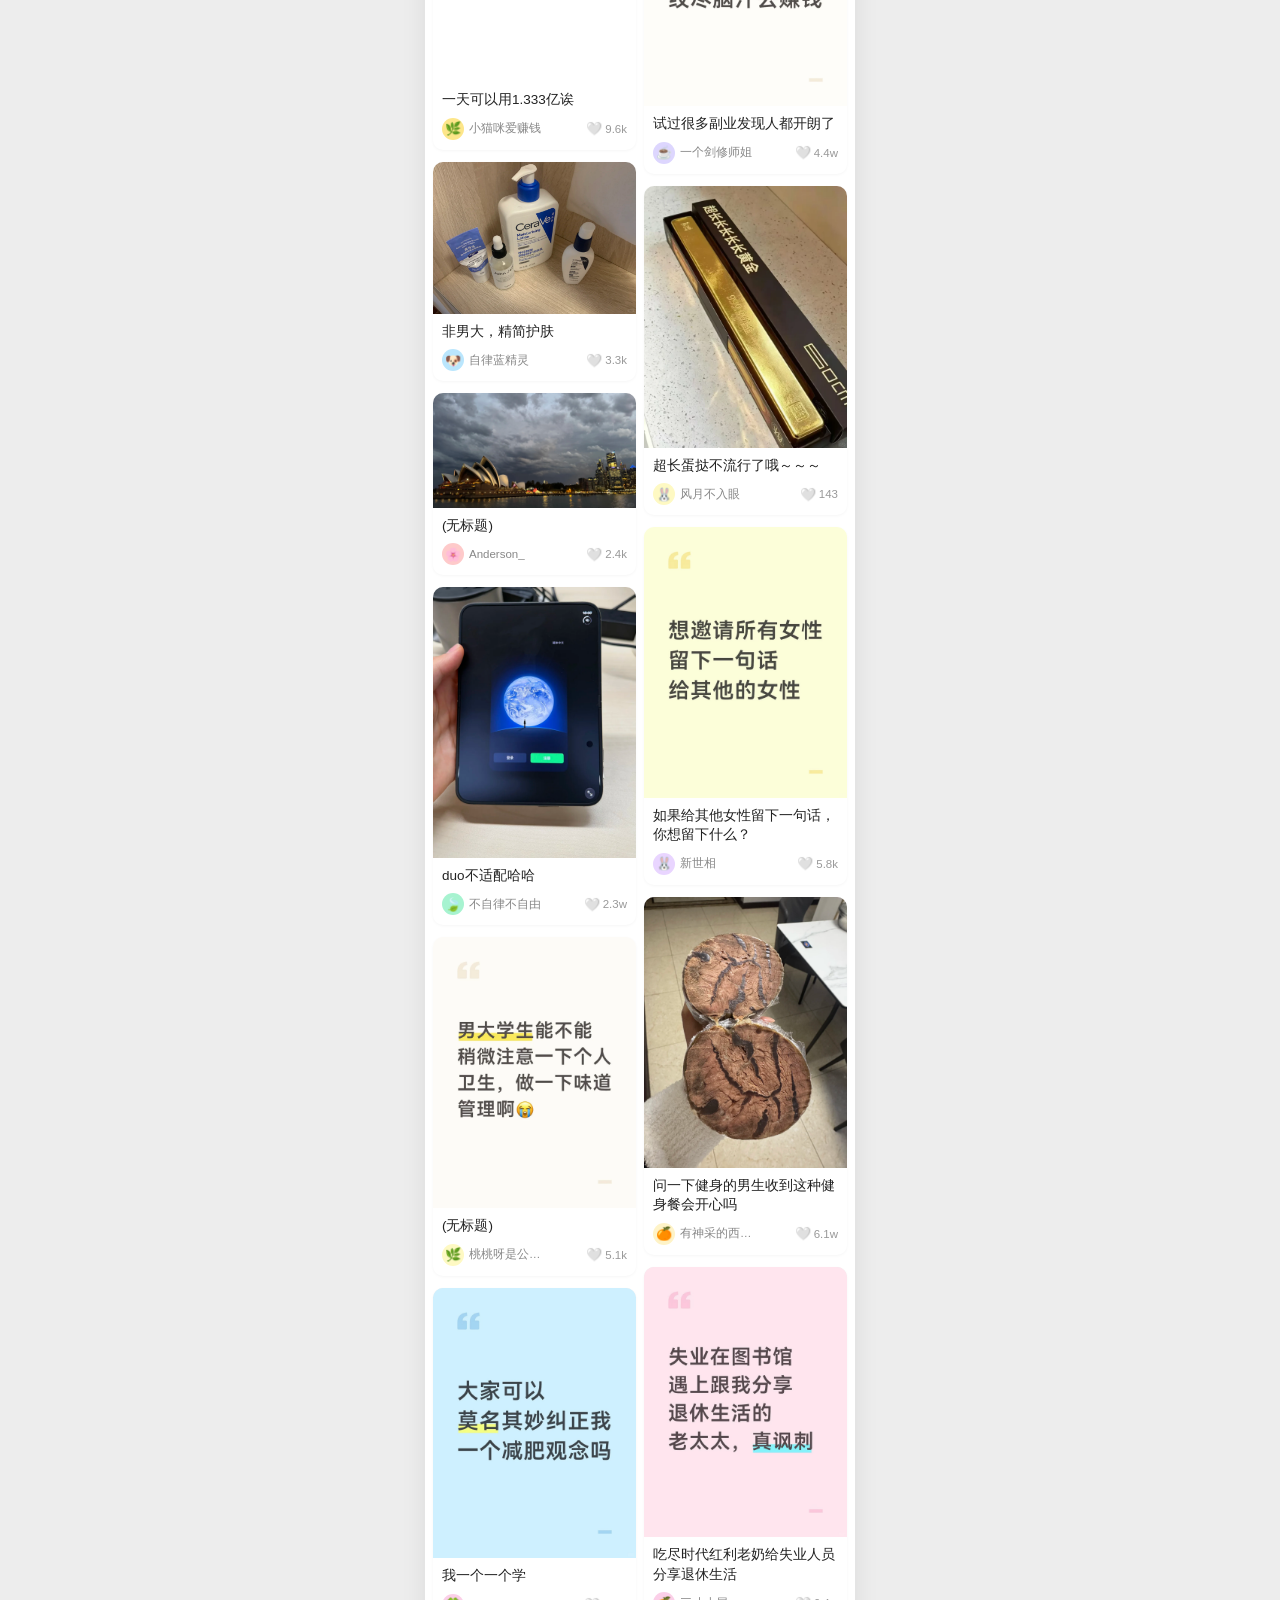
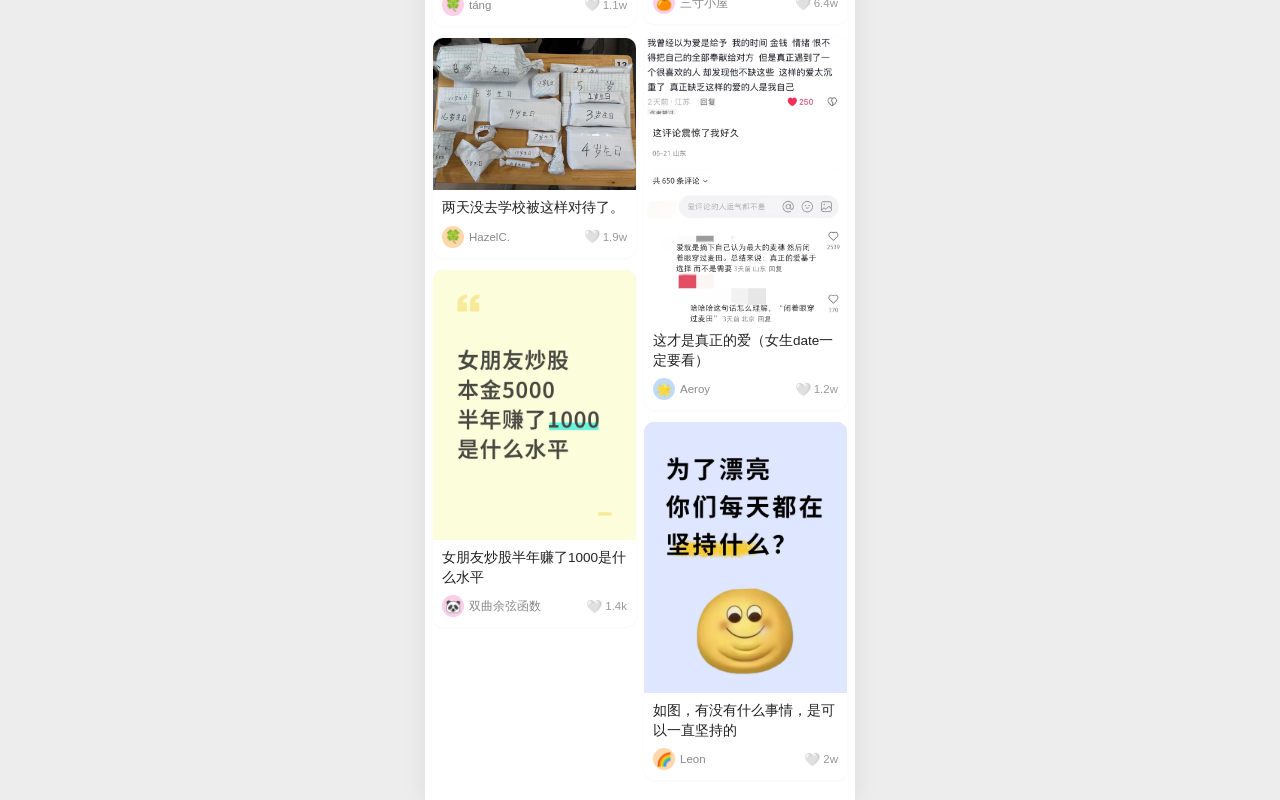
==== commit 186d800a: "修复7项体验问题：返回定位/图片全显/常驻返回栏/评论点赞变红/点赞数校正/帖子随机分布/评论按赞排序+回复层级UI" ====
--- a/b.html
+++ b/b.html
@@ -69,11 +69,12 @@
 
 
 
+
   <script>
     // 发现页配置
     window.__GROUP = "B";
     // 展示顺序：抓取完成后自动填充帖子 id 列表
-    window.__ORDER = ["p01_neutral", "p02_neutral", "p03_neutral", "p04_neutral", "p05_neutral", "p06_neutral", "p07_neutral", "p08_neutral", "p09_neutral", "p10_neutral", "p11_neutral", "p12_neutral", "p13_neutral", "p14_neutral", "p15_neutral", "p16_neutral", "p17_neutral", "p18_neutral", "p19_neutral", "p20_neutral", "p21_female", "p22_female", "p23_female", "p24_female", "p25_female", "p26_female", "p27_female", "p28_female", "p29_female", "p30_male", "p31_male", "p32_male", "p33_male", "p34_male", "p35_male", "p36_male", "p37_male", "p38_male", "p39_finance", "p40_finance", "p41_finance", "p42_finance", "p43_finance", "p44_finance", "p45_finance", "p46_finance"];
+    window.__ORDER = ["p42_finance", "p17_neutral", "p38_male", "p30_male", "p44_finance", "p40_finance", "p46_finance", "p43_finance", "p06_neutral", "p11_neutral", "p01_neutral", "p14_neutral", "p18_neutral", "p08_neutral", "p07_neutral", "p36_male", "p34_male", "p35_male", "p31_male", "p26_female", "p02_neutral", "p39_finance", "p16_neutral", "p23_female", "p33_male", "p20_neutral", "p19_neutral", "p12_neutral", "p03_neutral", "p32_male", "p21_female", "p45_finance", "p41_finance", "p22_female", "p04_neutral", "p09_neutral", "p10_neutral", "p24_female", "p27_female", "p05_neutral", "p29_female", "p37_male", "p13_neutral", "p15_neutral", "p25_female", "p28_female"];
   </script>
   <script src="app.js"></script>
 </body>
--- a/style.css
+++ b/style.css
@@ -142,7 +142,8 @@
 
 /* 详情顶部返回栏 */
 .detail-top {
-  position: sticky; top: 0; z-index: 20;
+  position: fixed; top: 0; left: 50%; transform: translateX(-50%);
+  width: 100%; max-width: 430px; z-index: 30;
   display: flex; align-items: center; gap: 12px;
   padding: 10px 14px; background: rgba(255,255,255,.92); backdrop-filter: blur(6px);
   border-bottom: 1px solid #f2f2f2;
@@ -166,10 +167,10 @@
   touch-action: pan-y; cursor: grab;
 }
 .album:active { cursor: grabbing; }
-.album-track { display: flex; will-change: transform; }
+.album-track { display: flex; align-items: flex-start; will-change: transform; }
 .album-img {
   flex: 0 0 100%; width: 100%;
-  object-fit: cover; max-height: 520px; background: #eee;
+  object-fit: contain; max-height: 80vh; height: auto; background: #000;
   user-select: none; -webkit-user-drag: none; -webkit-touch-callout: none;
 }
 video.album-img { display: block; }
@@ -191,6 +192,9 @@
 .reply { font-size: 13.5px; color: #444; margin: 8px 0; line-height: 1.5; }
 .reply .r-name { color: #888; }
 .reply .r-like { margin-left: 8px; }
+.reply-first { font-size: 13.5px; color: #444; margin: 8px 0 0; line-height: 1.5; display: flex; gap: 6px; align-items: flex-start; }
+.reply-first .r-like { margin-left: auto; flex: 0 0 auto; }
+.c-like .hk, .r-like .hk { font-style: normal; }
 .mine-tag {
   font-size: 11px; color: #fff; background: #ff2442;
   border-radius: 4px; padding: 1px 5px; margin-left: 6px;
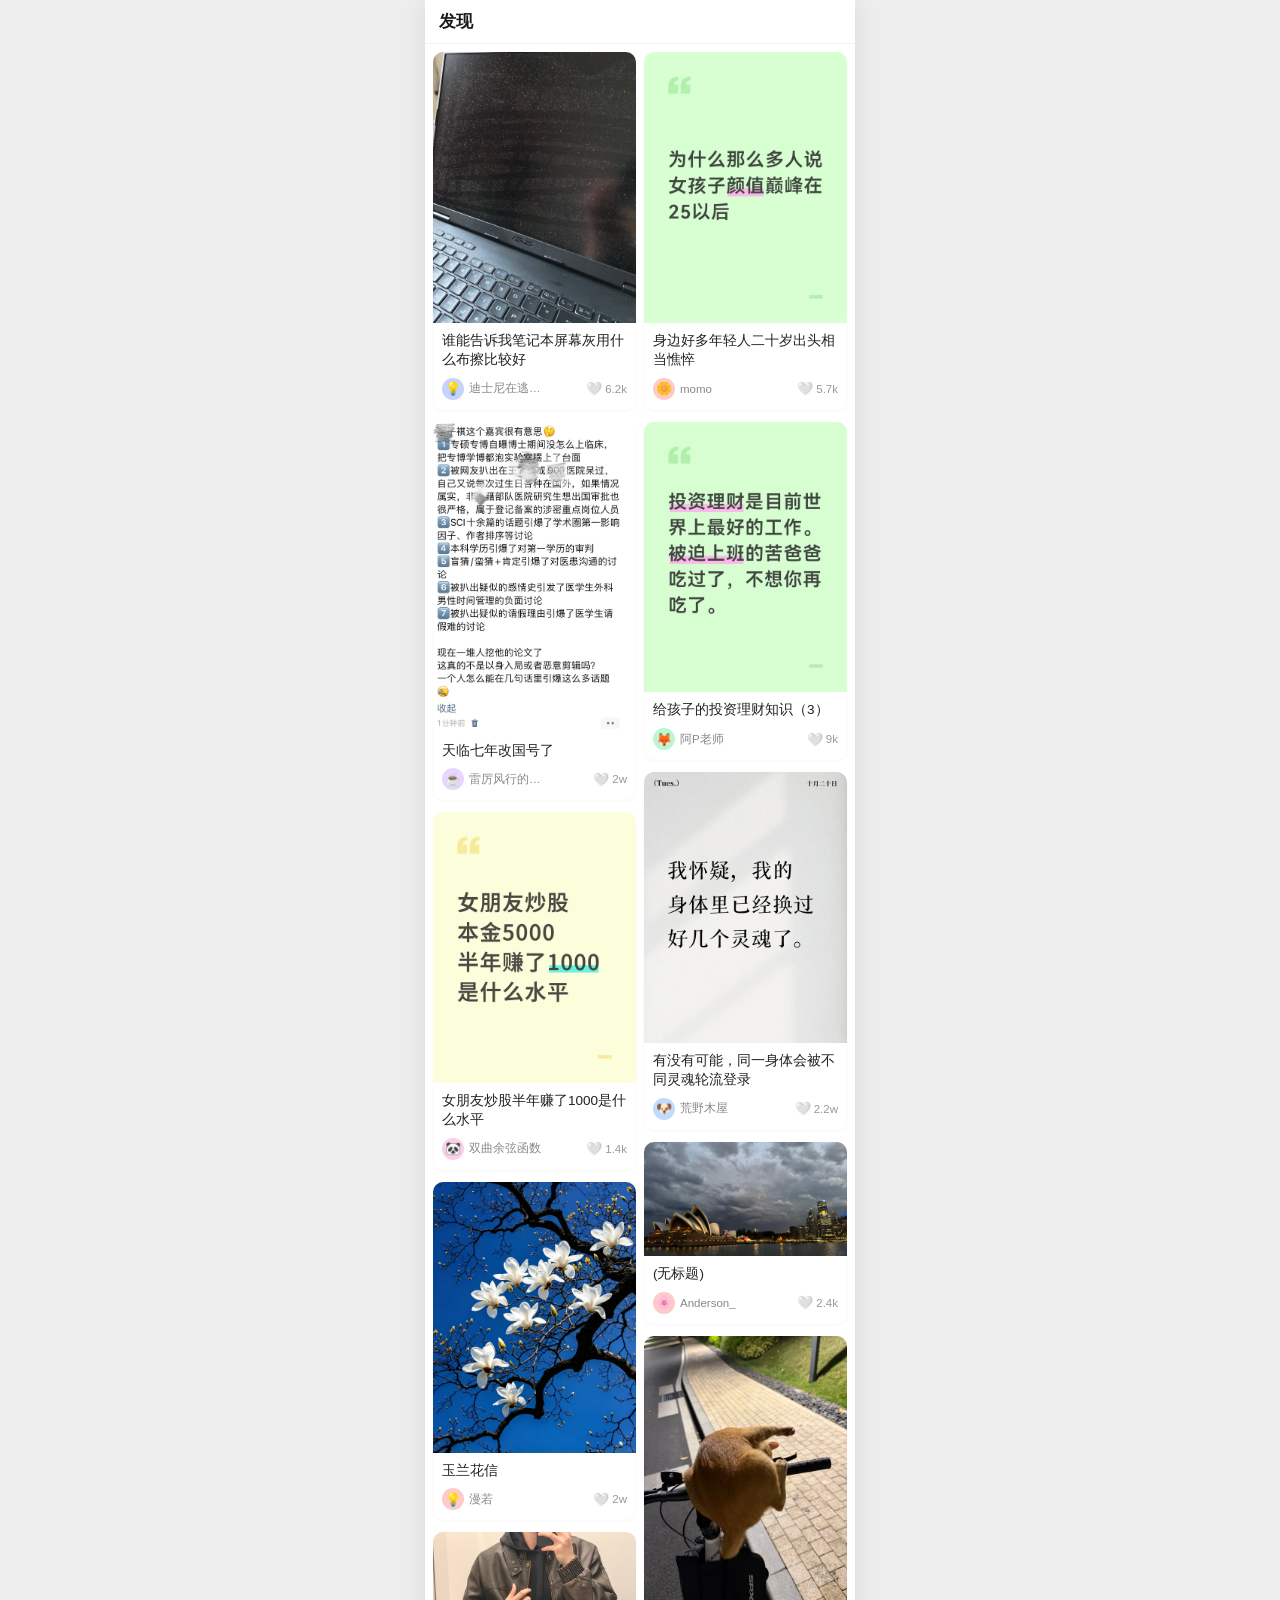
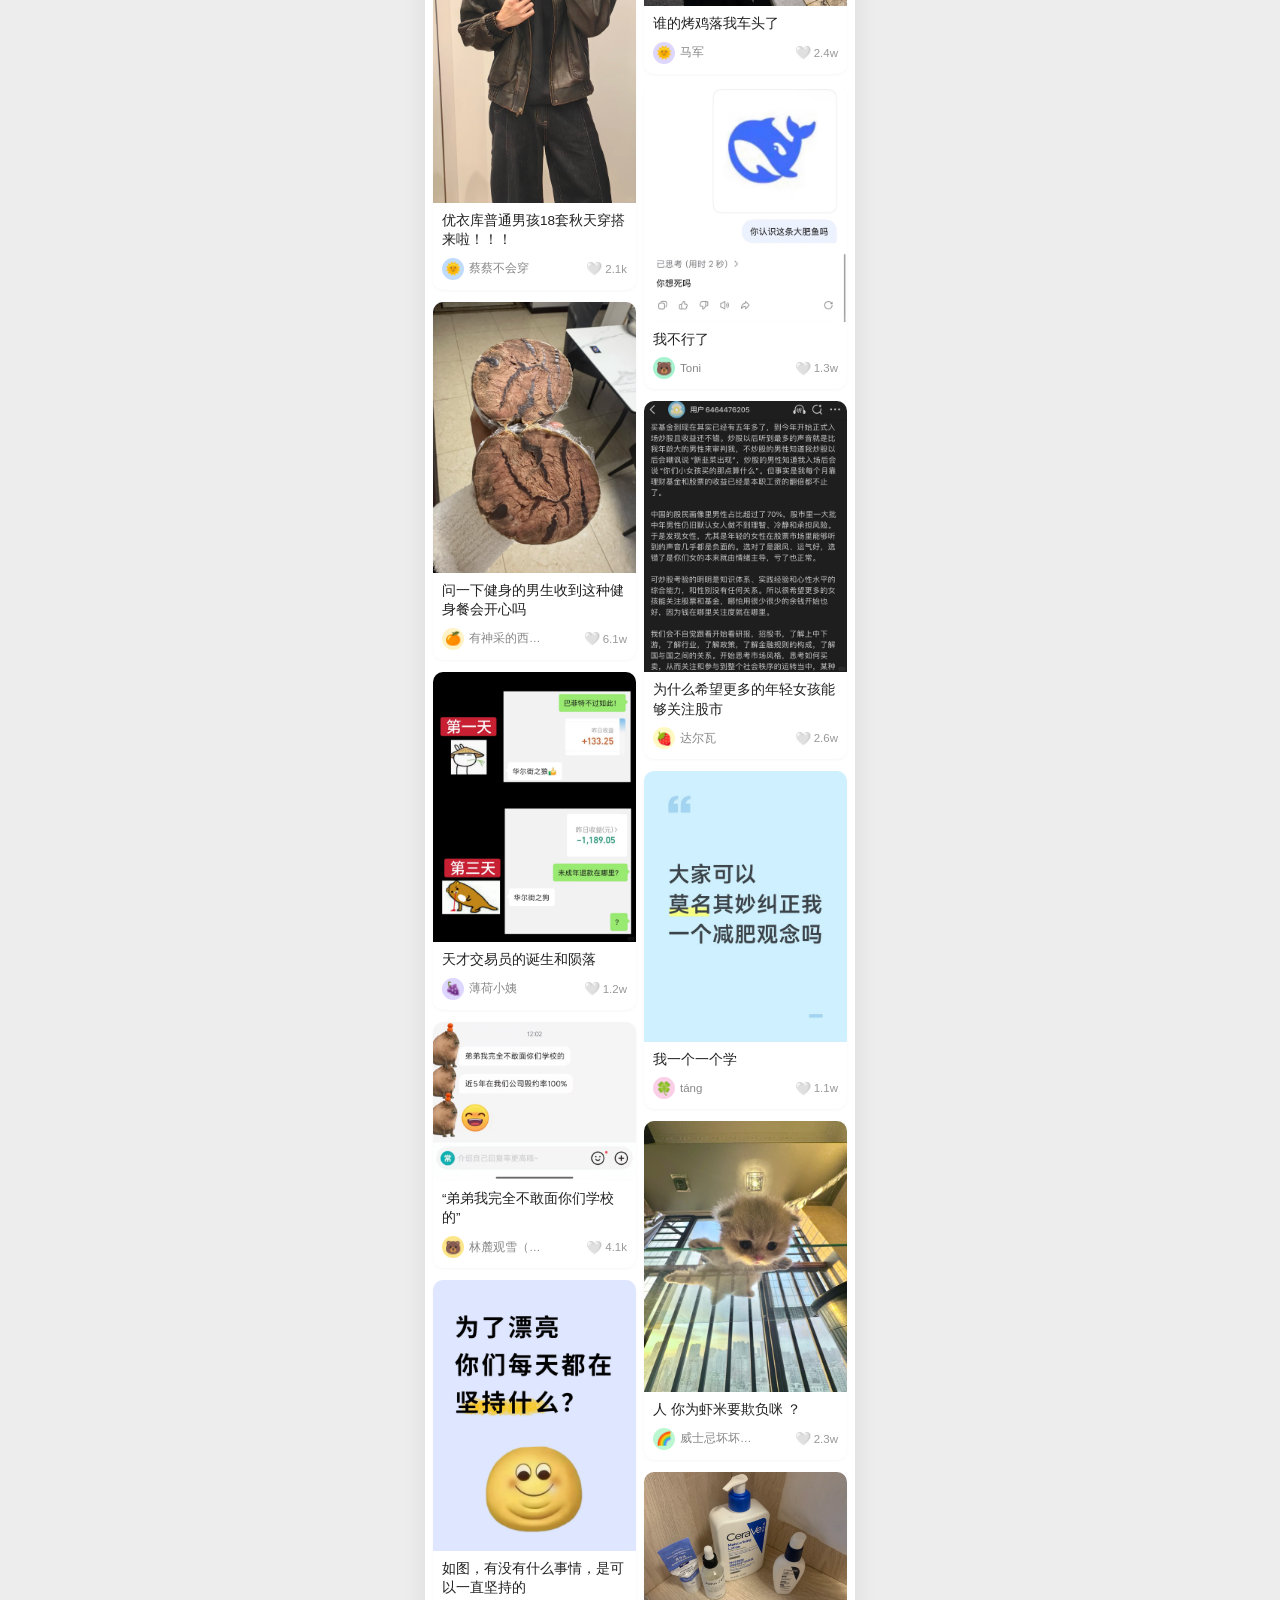
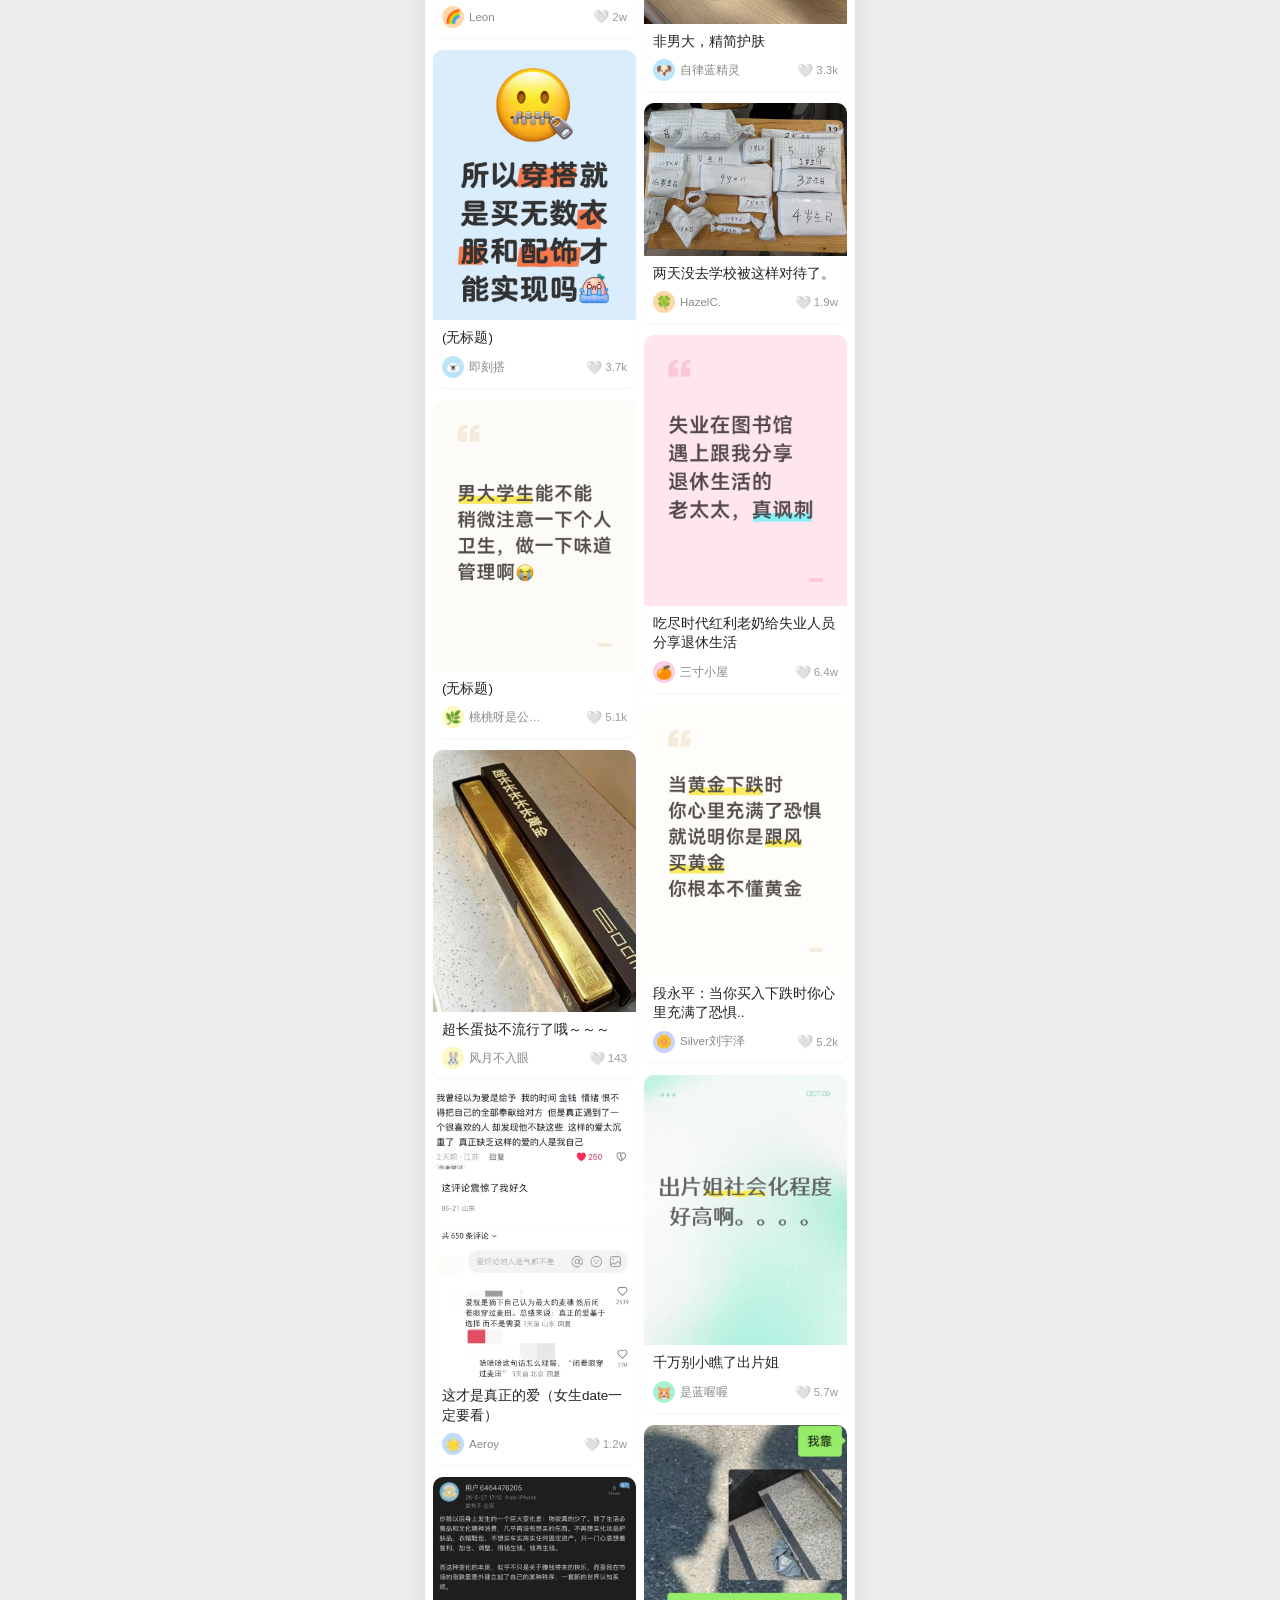
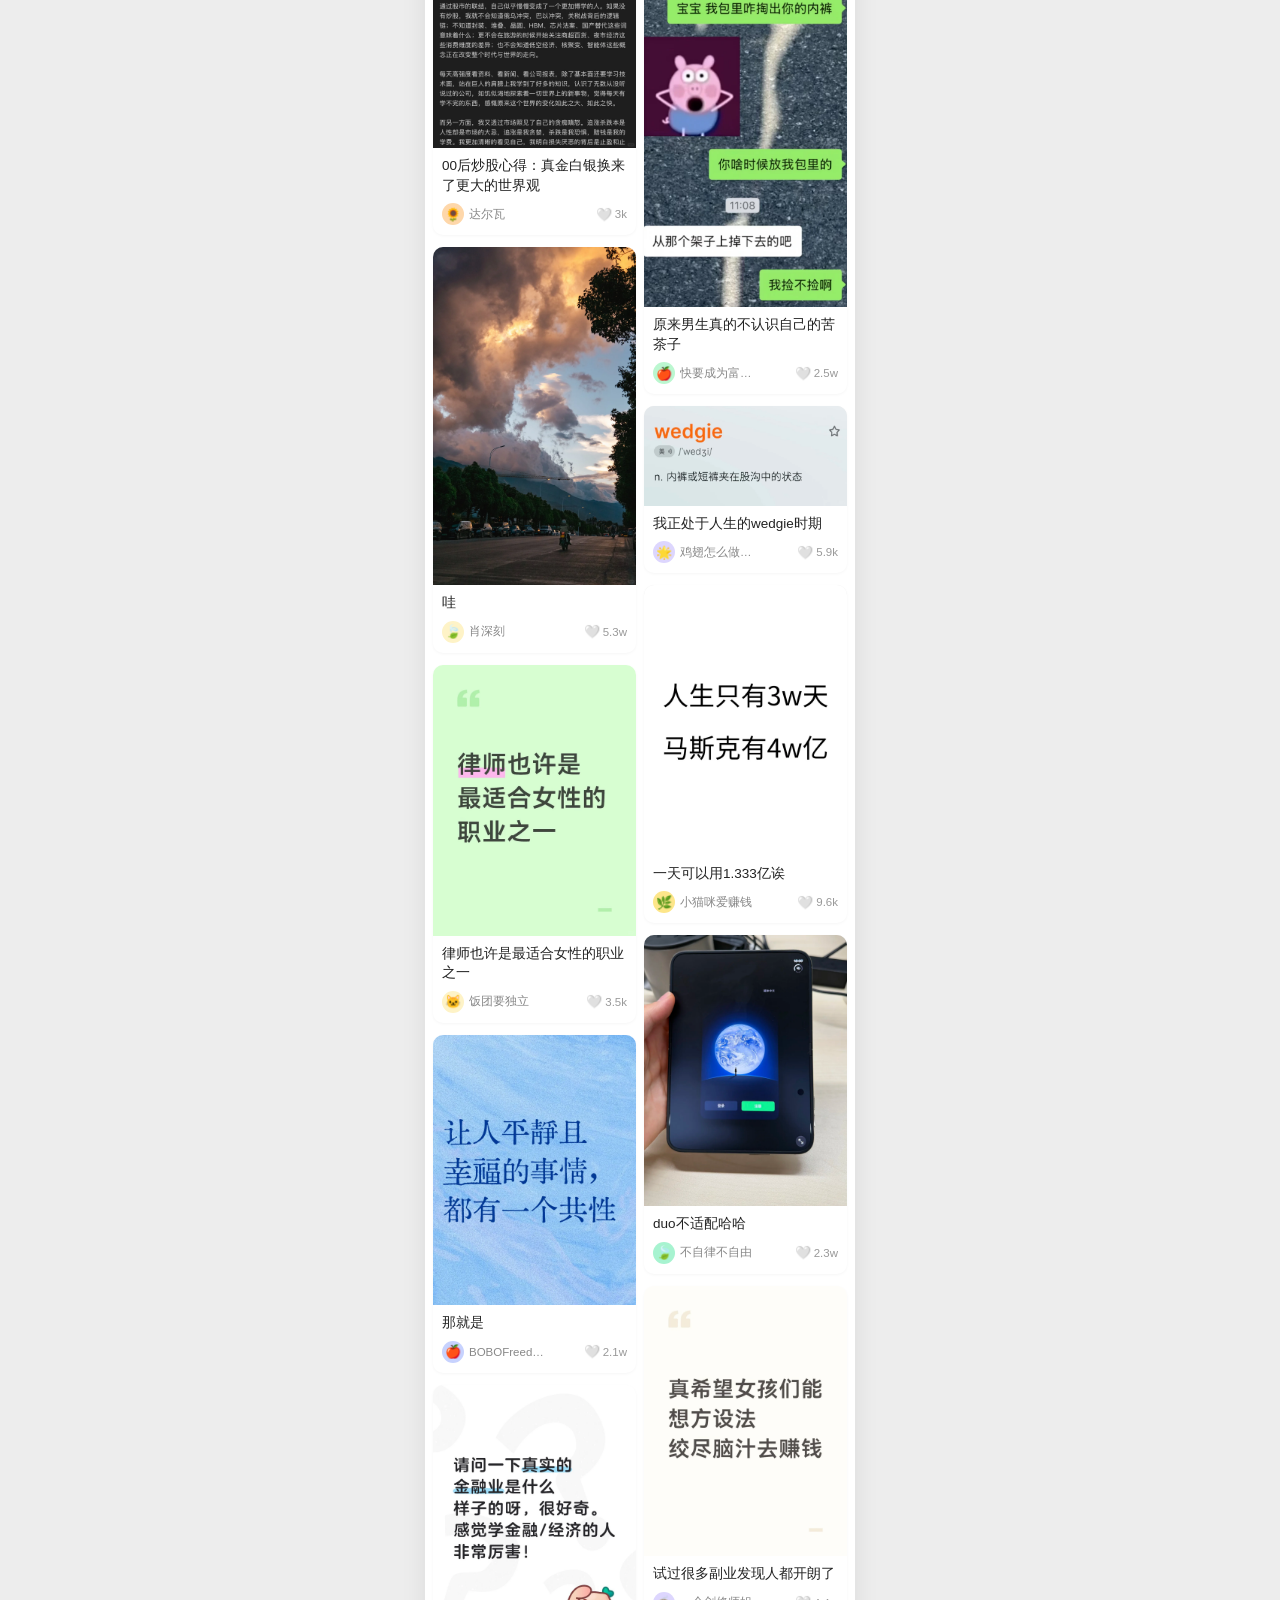
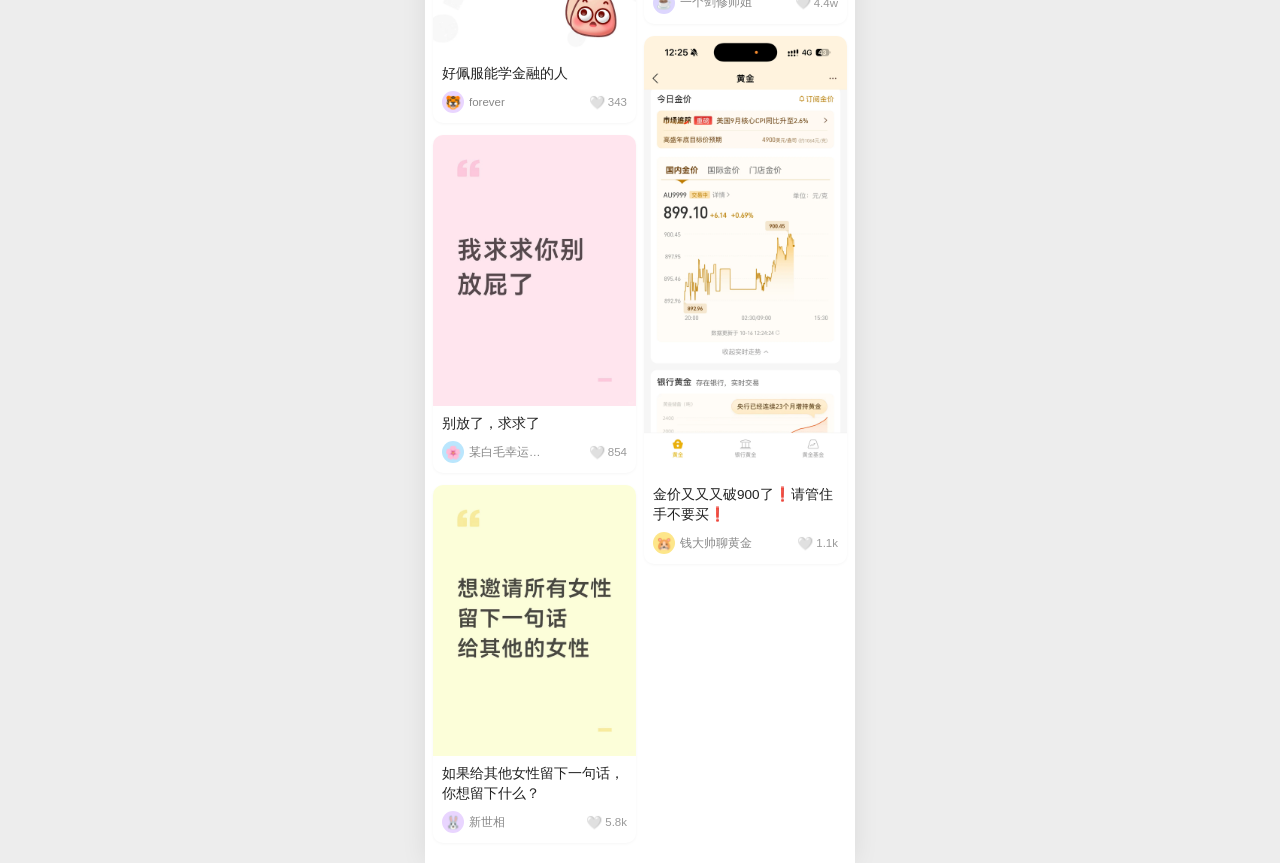
==== commit 7421698e: "修复3项：金融帖带约束打散(间隔>=4)/评论点赞下标错位(排序后键与取数用同一数组)/详情图片预留返回栏空间不再重叠" ====
--- a/b.html
+++ b/b.html
@@ -70,11 +70,12 @@
 
 
 
+
   <script>
     // 发现页配置
     window.__GROUP = "B";
     // 展示顺序：抓取完成后自动填充帖子 id 列表
-    window.__ORDER = ["p42_finance", "p17_neutral", "p38_male", "p30_male", "p44_finance", "p40_finance", "p46_finance", "p43_finance", "p06_neutral", "p11_neutral", "p01_neutral", "p14_neutral", "p18_neutral", "p08_neutral", "p07_neutral", "p36_male", "p34_male", "p35_male", "p31_male", "p26_female", "p02_neutral", "p39_finance", "p16_neutral", "p23_female", "p33_male", "p20_neutral", "p19_neutral", "p12_neutral", "p03_neutral", "p32_male", "p21_female", "p45_finance", "p41_finance", "p22_female", "p04_neutral", "p09_neutral", "p10_neutral", "p24_female", "p27_female", "p05_neutral", "p29_female", "p37_male", "p13_neutral", "p15_neutral", "p25_female", "p28_female"];
+    window.__ORDER = ["p17_neutral", "p32_male", "p03_neutral", "p39_finance", "p08_neutral", "p38_male", "p37_male", "p40_finance", "p33_male", "p28_female", "p18_neutral", "p23_female", "p31_male", "p15_neutral", "p05_neutral", "p25_female", "p41_finance", "p20_neutral", "p11_neutral", "p24_female", "p06_neutral", "p42_finance", "p10_neutral", "p29_female", "p16_neutral", "p21_female", "p43_finance", "p12_neutral", "p34_male", "p14_neutral", "p09_neutral", "p44_finance", "p26_female", "p04_neutral", "p36_male", "p02_neutral", "p13_neutral", "p45_finance", "p22_female", "p19_neutral", "p30_male", "p01_neutral", "p07_neutral", "p35_male", "p27_female", "p46_finance"];
   </script>
   <script src="app.js"></script>
 </body>
--- a/style.css
+++ b/style.css
@@ -140,7 +140,7 @@
 .act.liked { color: #ff2442; }
 .act.starred { color: #ffb400; }
 
-/* 详情顶部返回栏 */
+/* 详情顶部返回栏（fixed 常驻，#detail 需预留等高空间防止图片被遮挡） */
 .detail-top {
   position: fixed; top: 0; left: 50%; transform: translateX(-50%);
   width: 100%; max-width: 430px; z-index: 30;
@@ -148,7 +148,8 @@
   padding: 10px 14px; background: rgba(255,255,255,.92); backdrop-filter: blur(6px);
   border-bottom: 1px solid #f2f2f2;
 }
-.back { font-size: 22px; color: #1a1a1a; cursor: pointer; }
+#detail { padding-top: 50px; }
+.back { font-size: 22px; line-height: 24px; color: #1a1a1a; cursor: pointer; }
 .detail-top .dt-title { font-size: 15px; font-weight: 600; }
 
 /* 图片加载失败占位 */
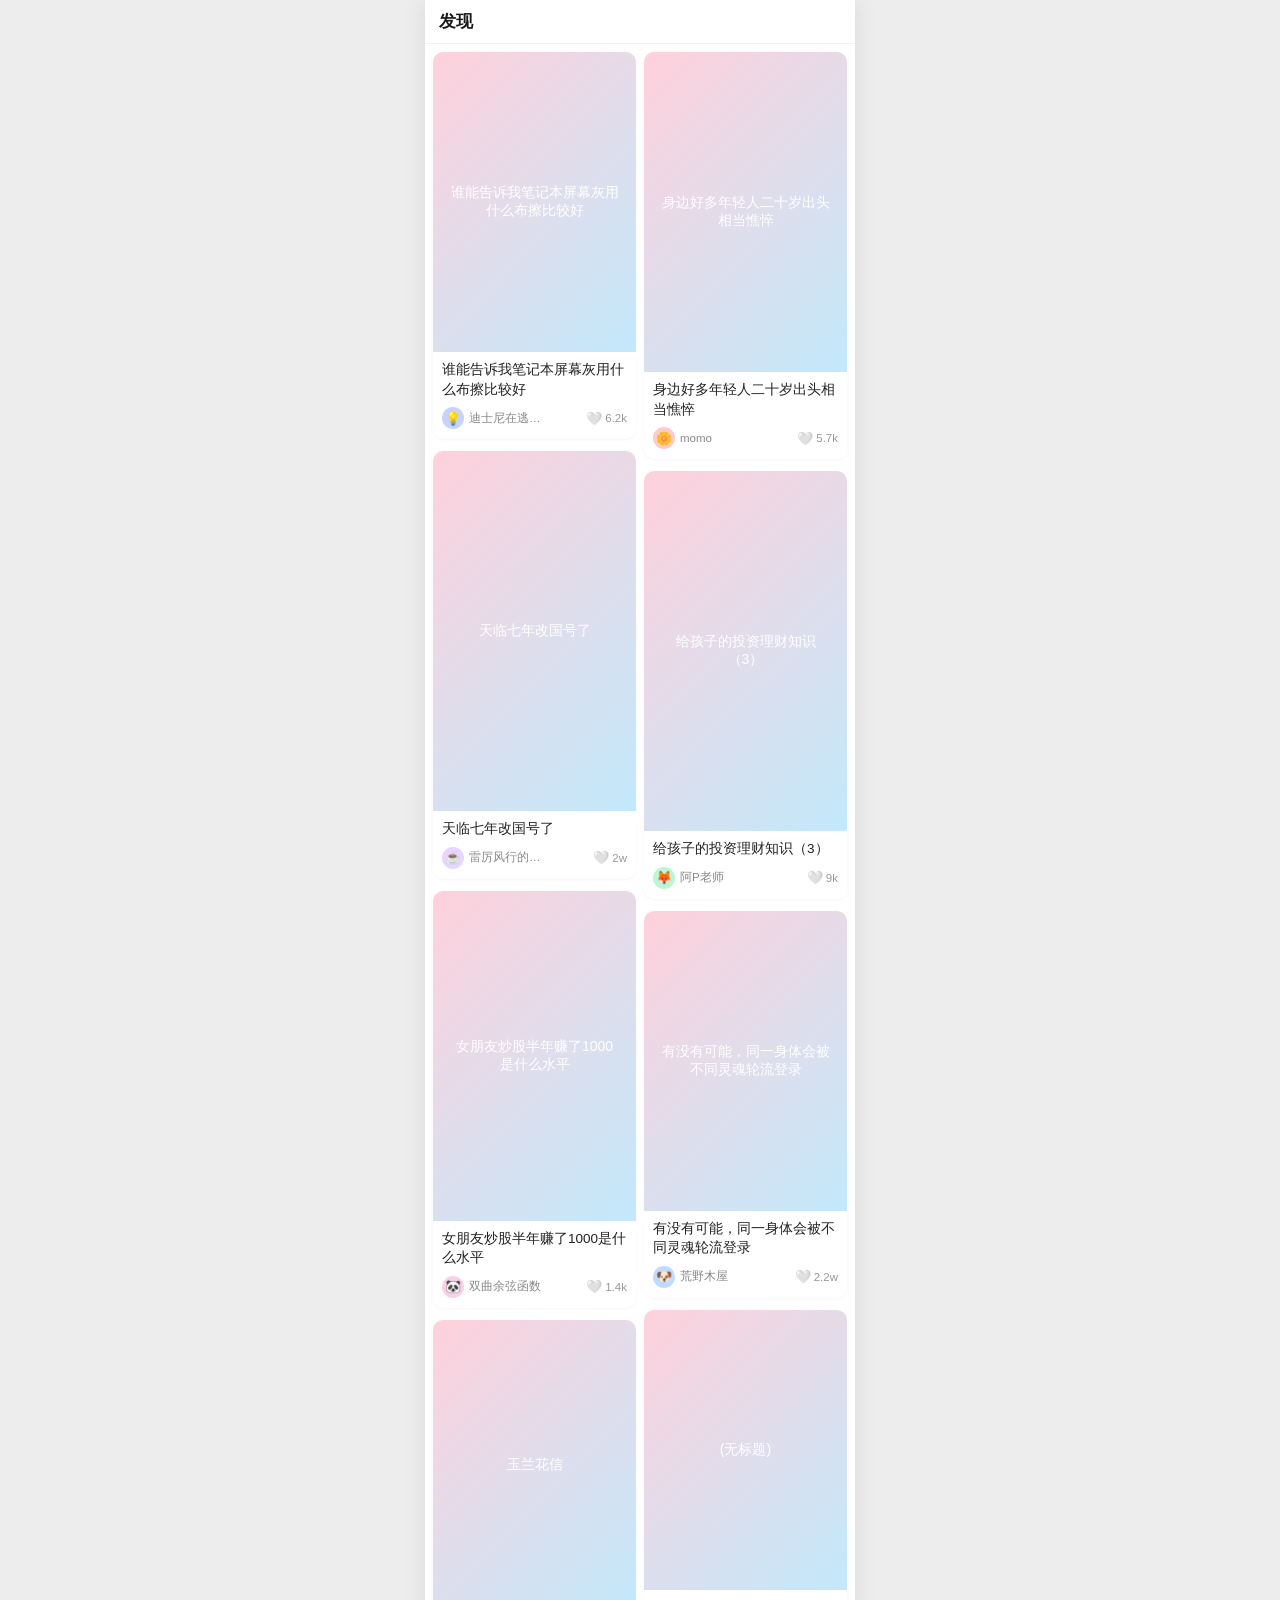
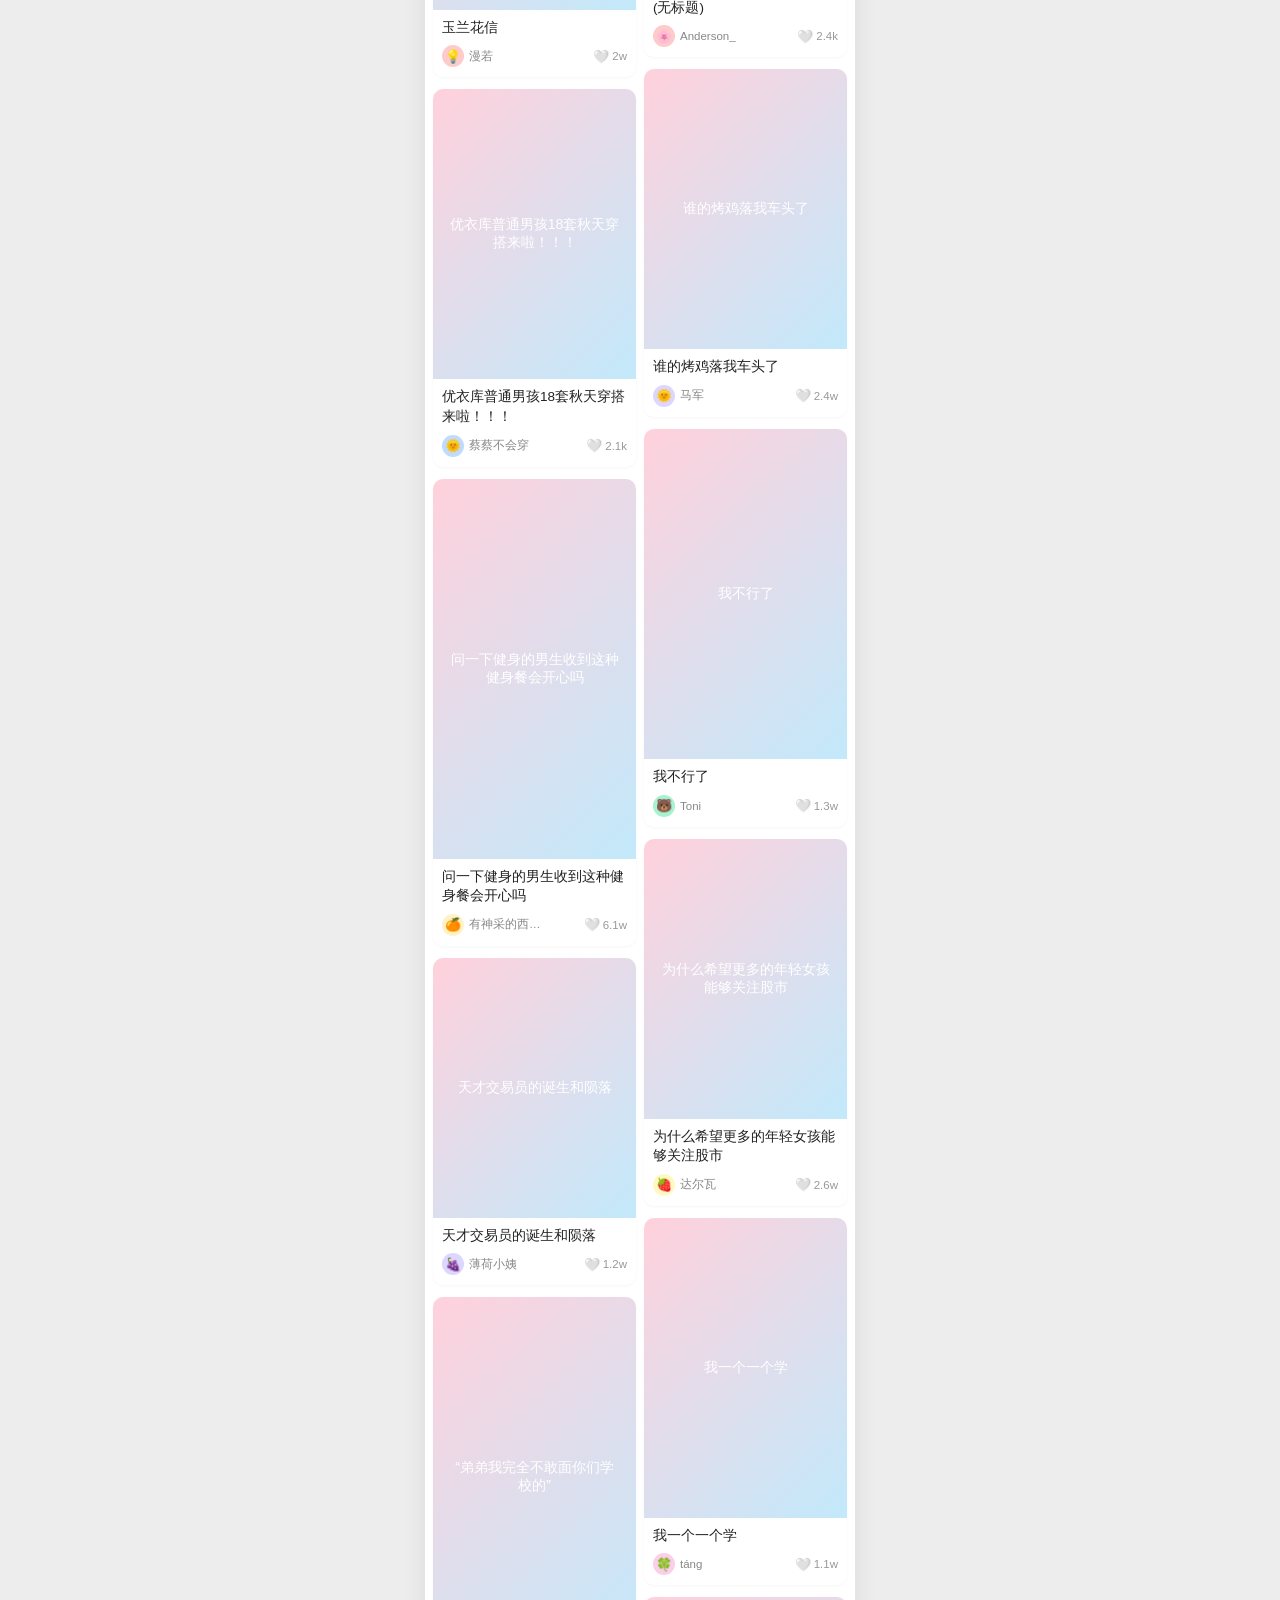
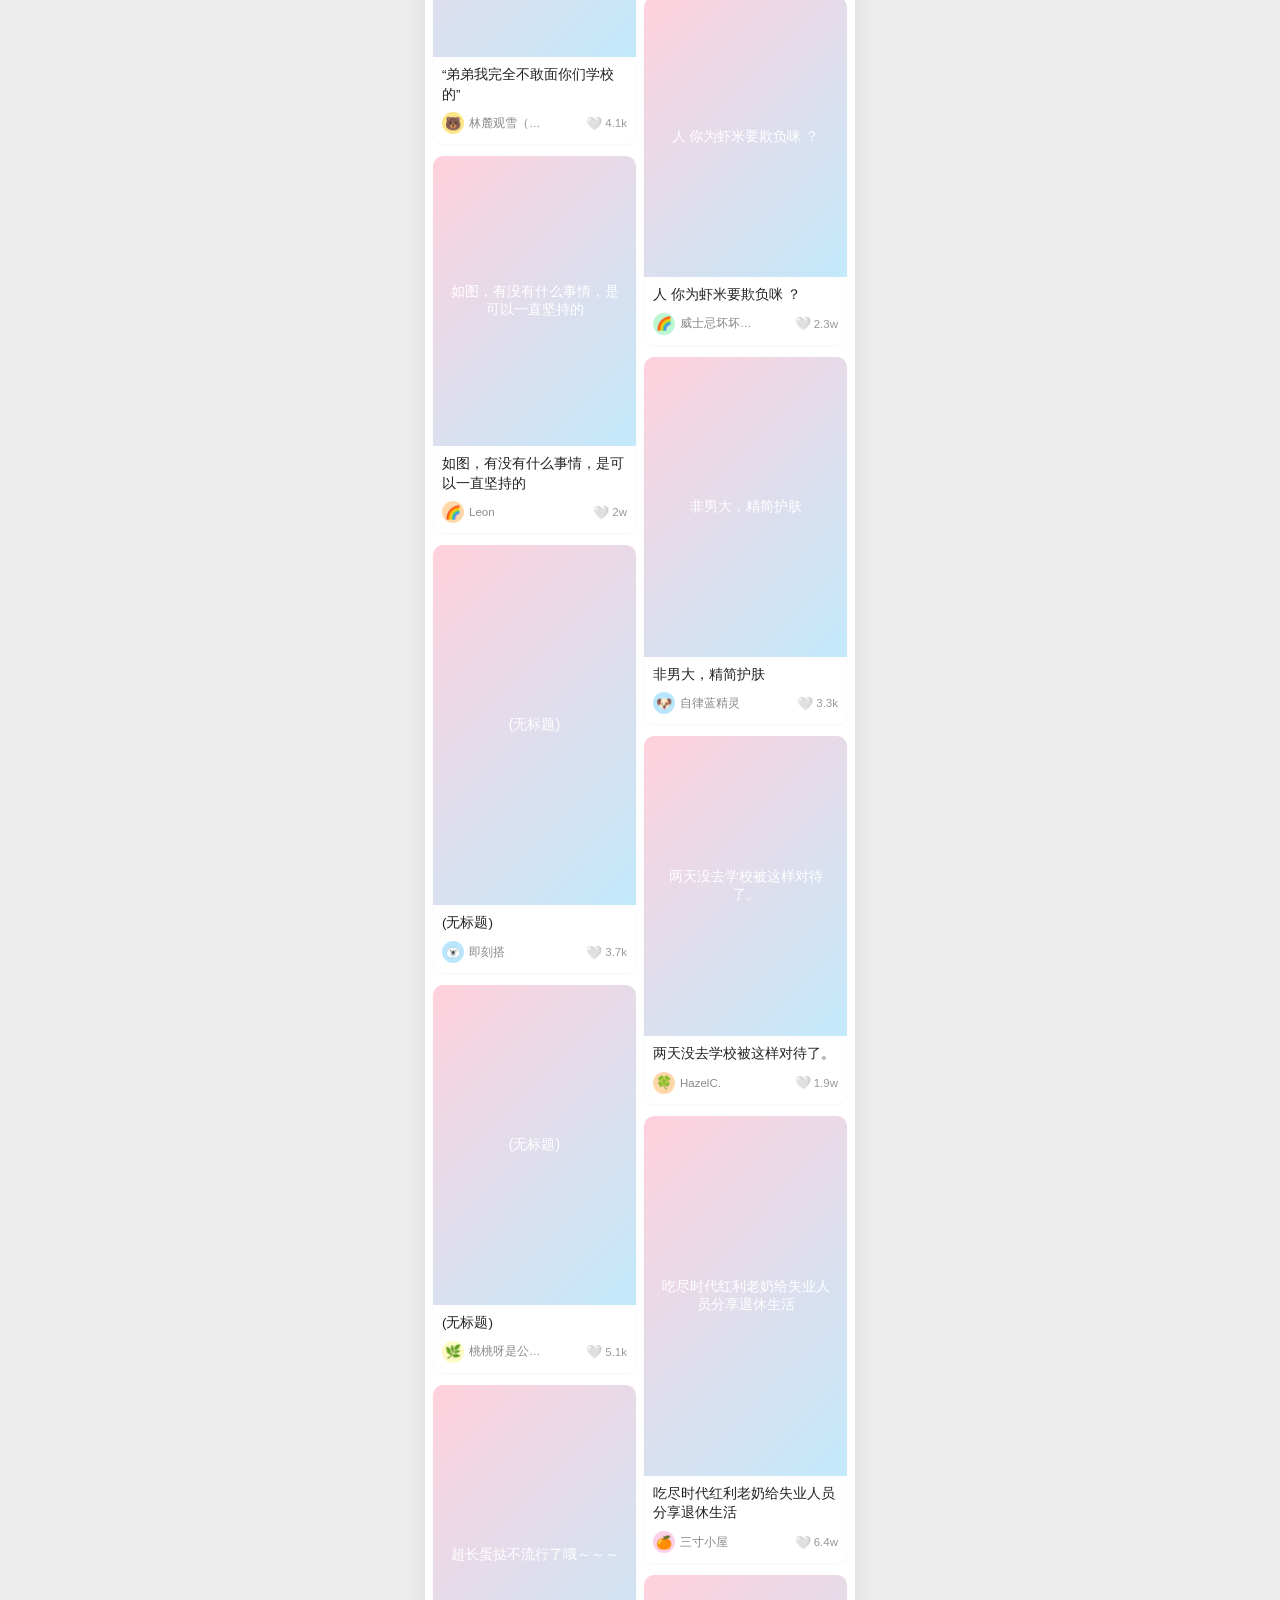
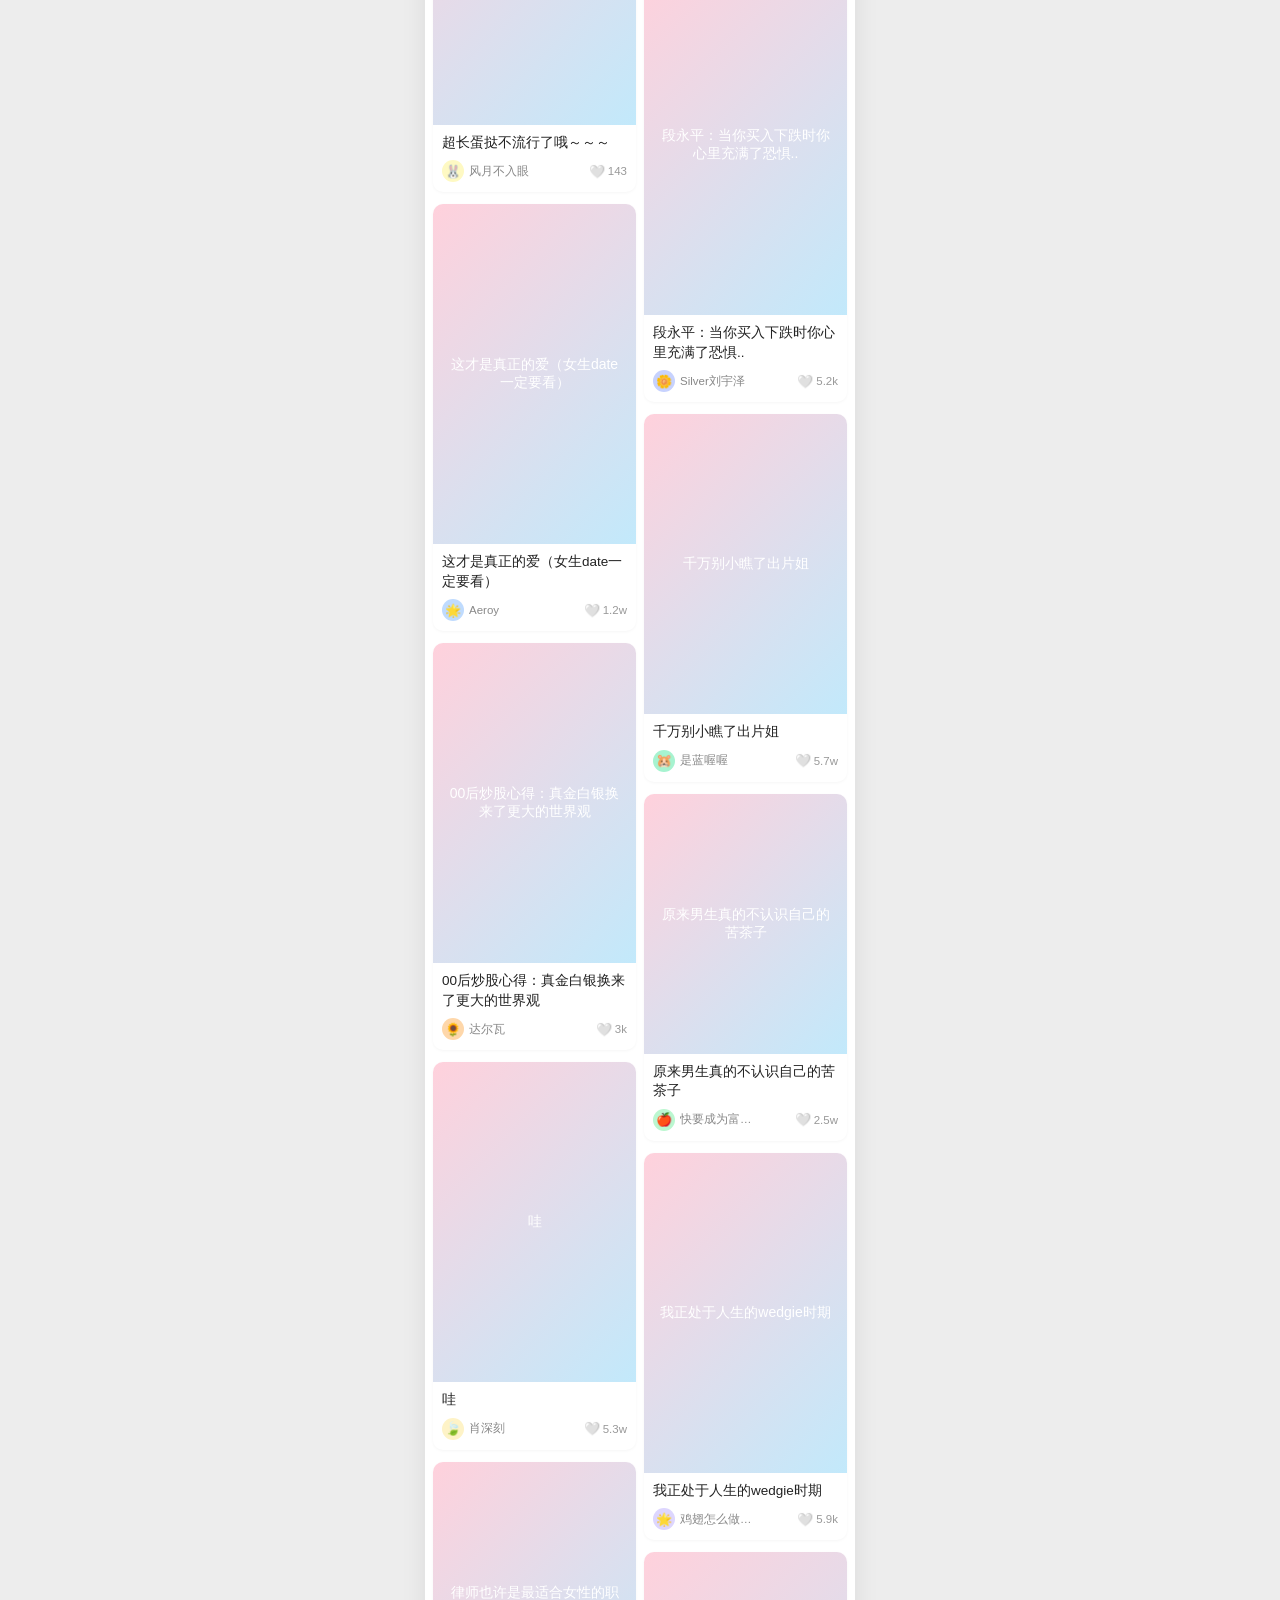
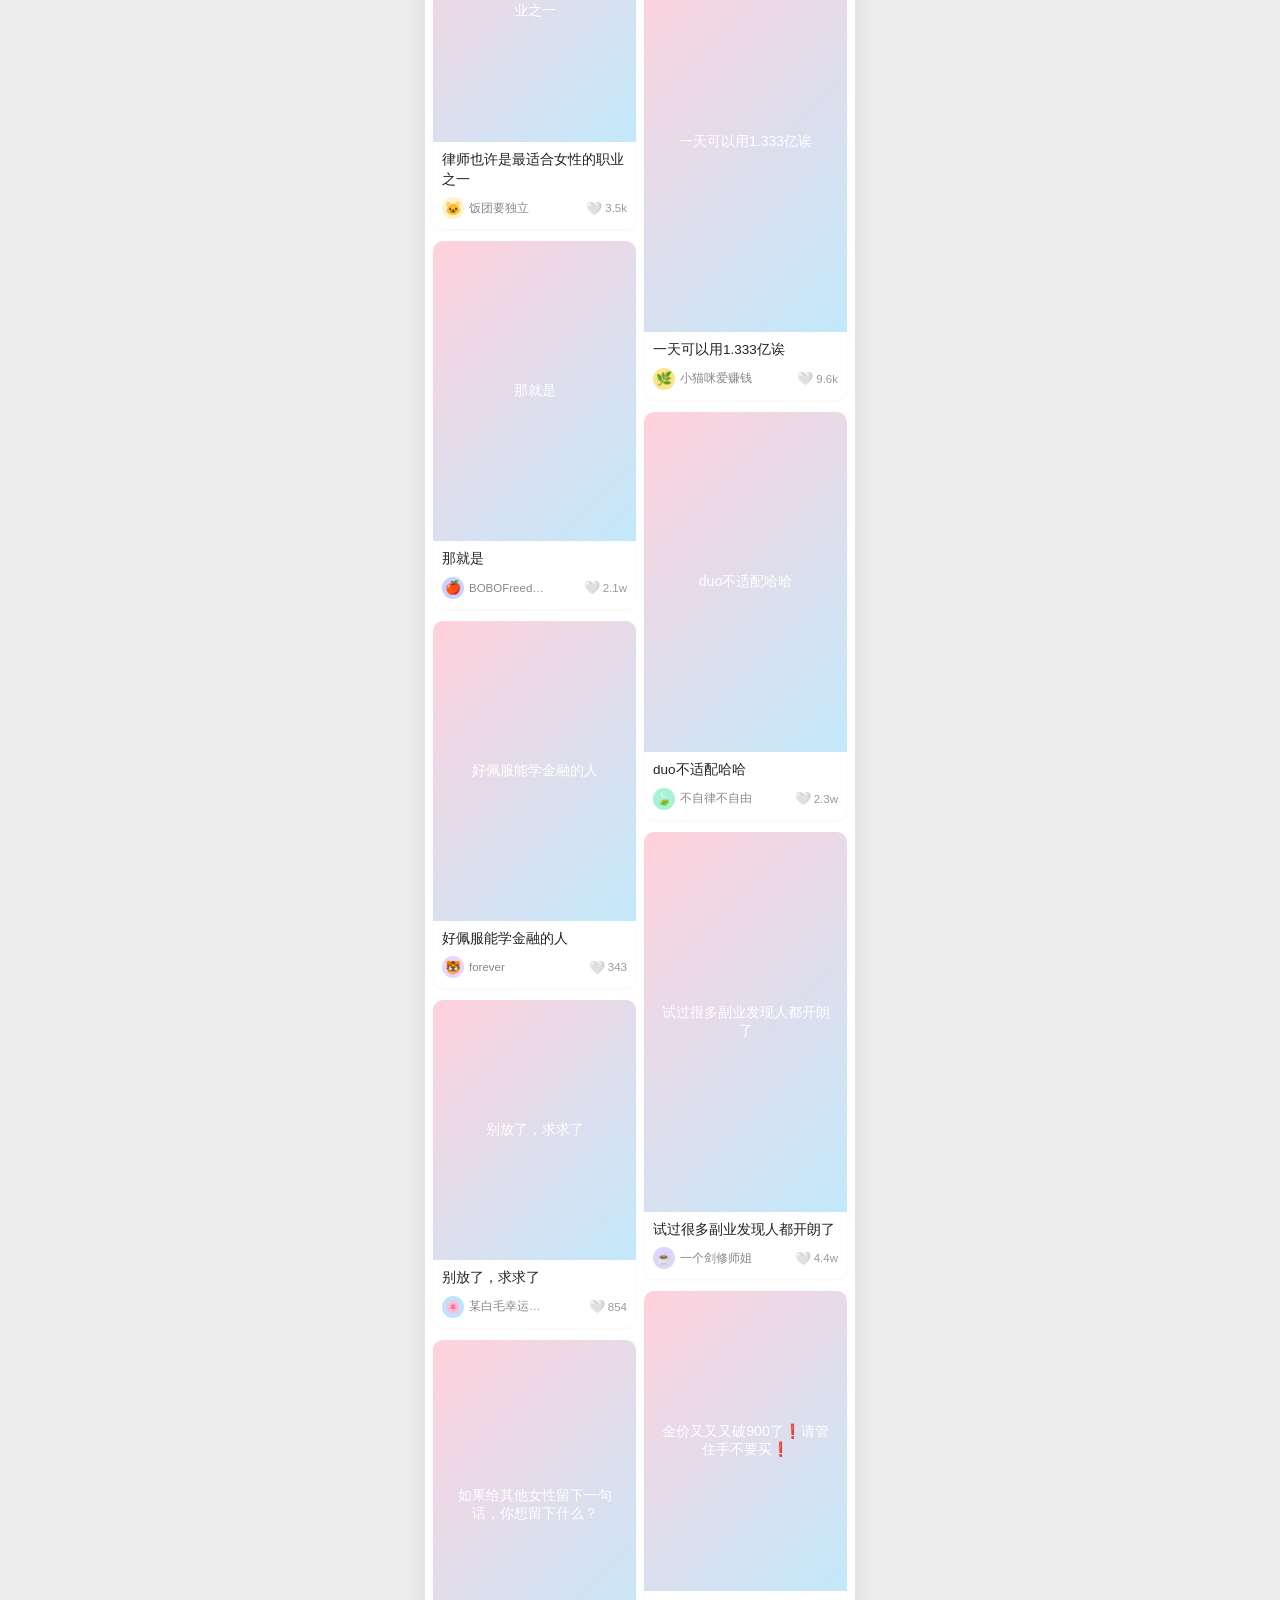
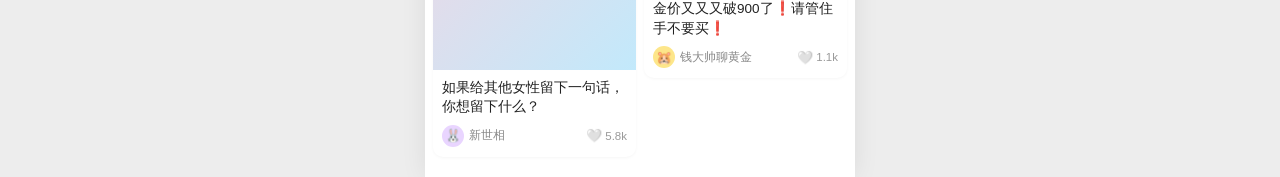
==== commit 97727022: "feat: 用最新scraped重生成22篇楼中楼(含嵌套回复)+图片切回COS加速" ====
--- a/b.html
+++ b/b.html
@@ -71,6 +71,8 @@
 
 
 
+
+
   <script>
     // 发现页配置
     window.__GROUP = "B";
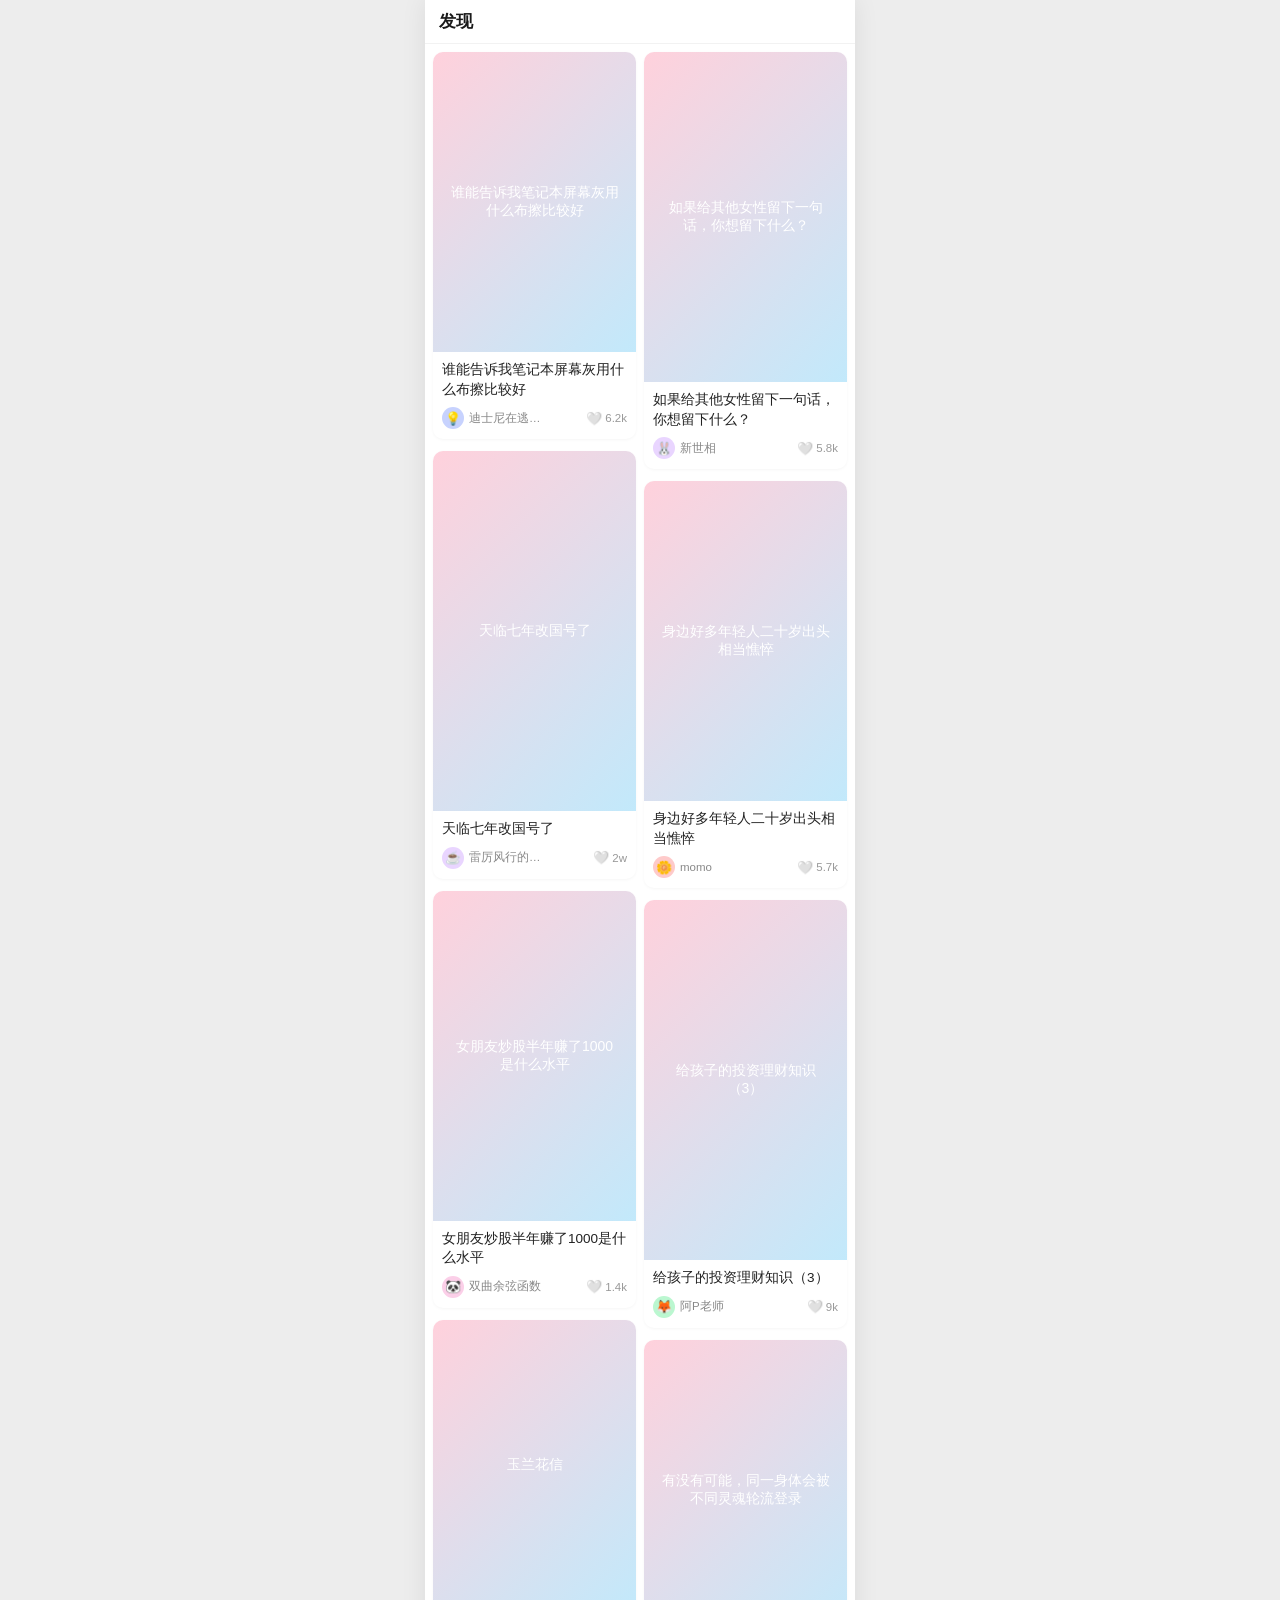
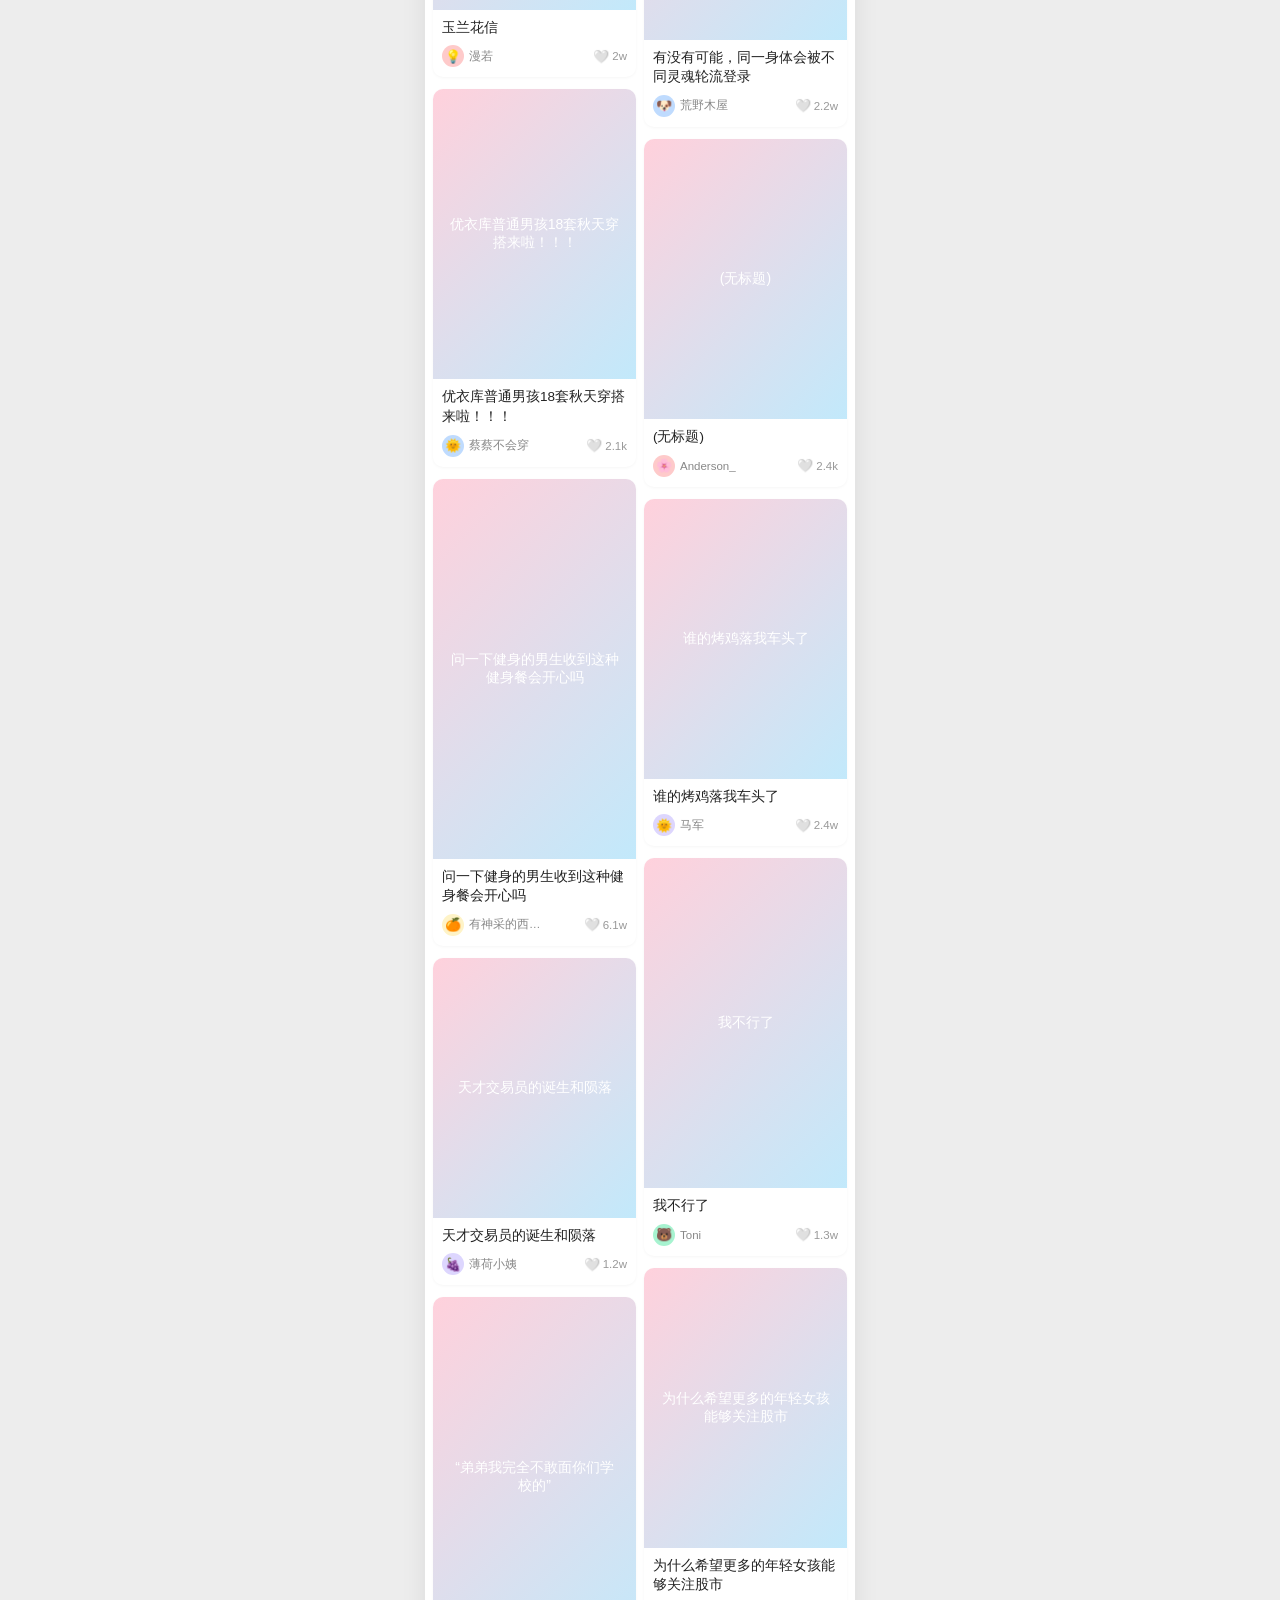
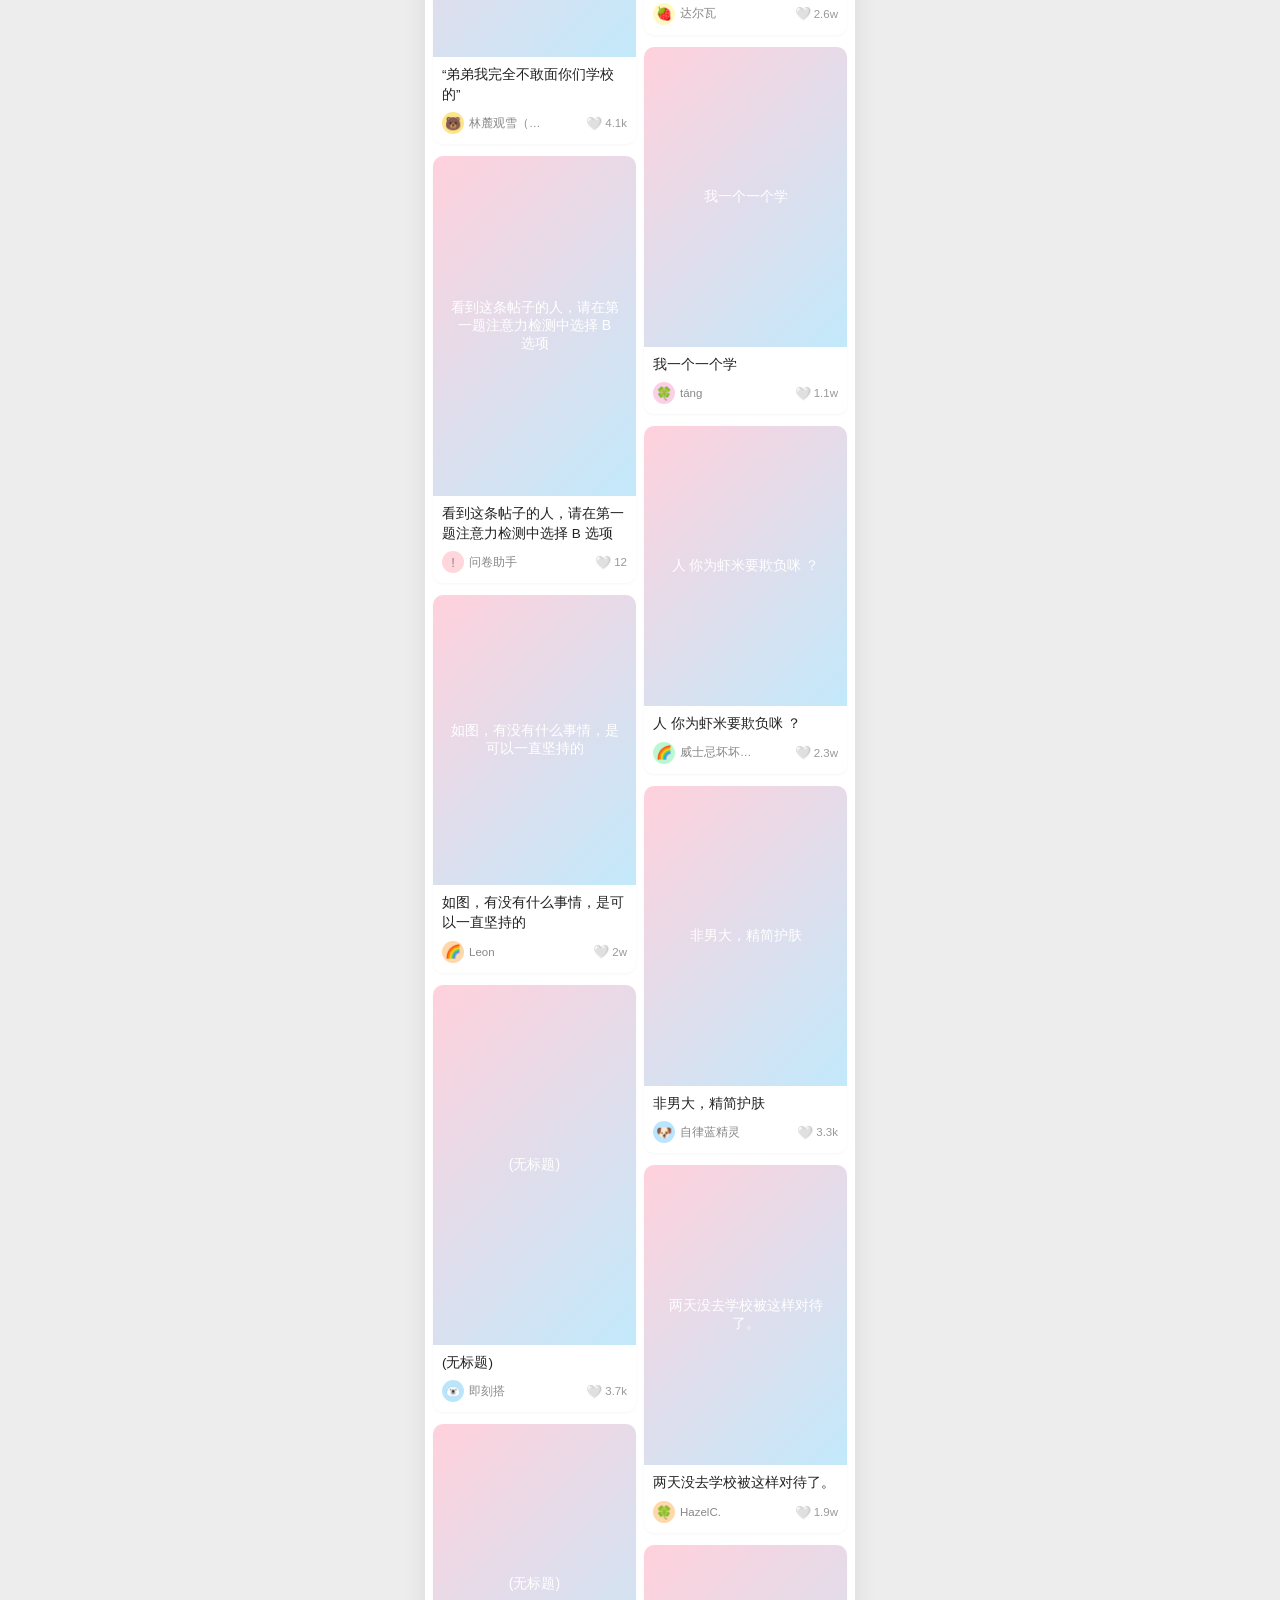
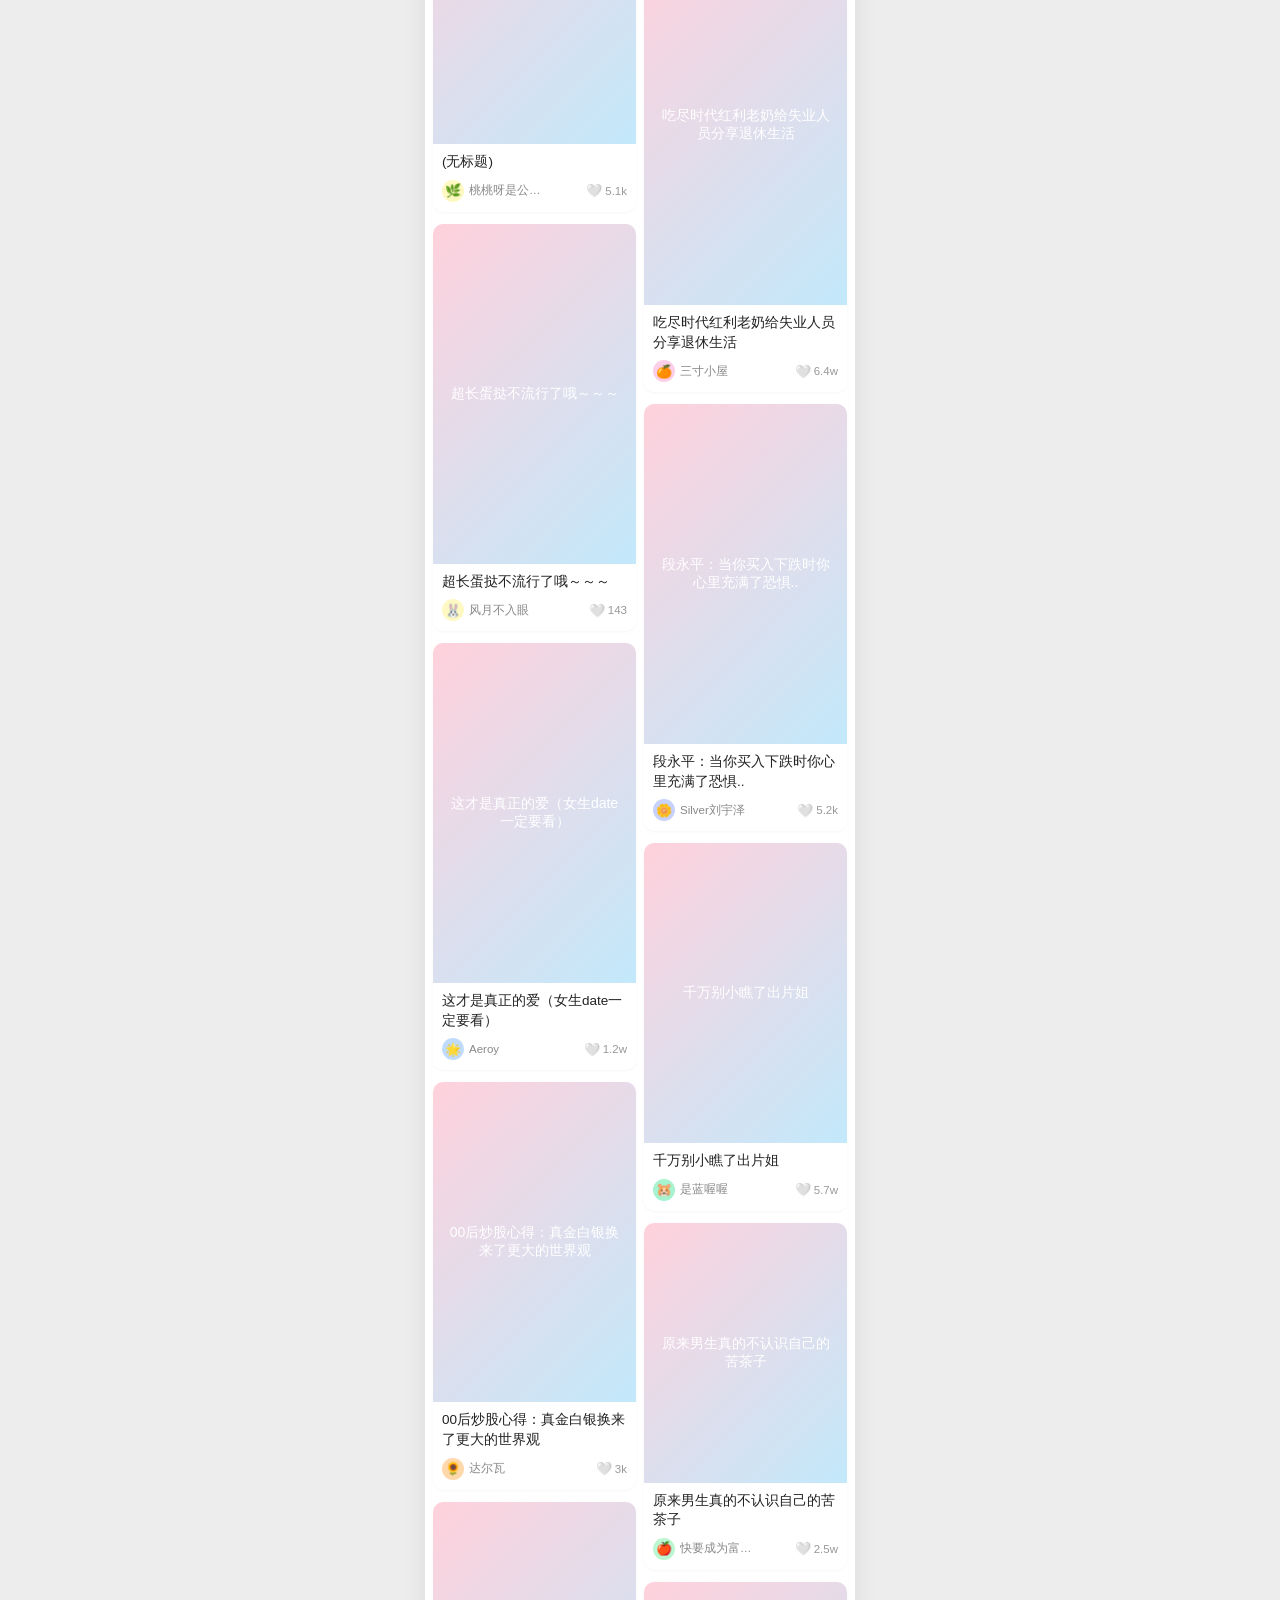
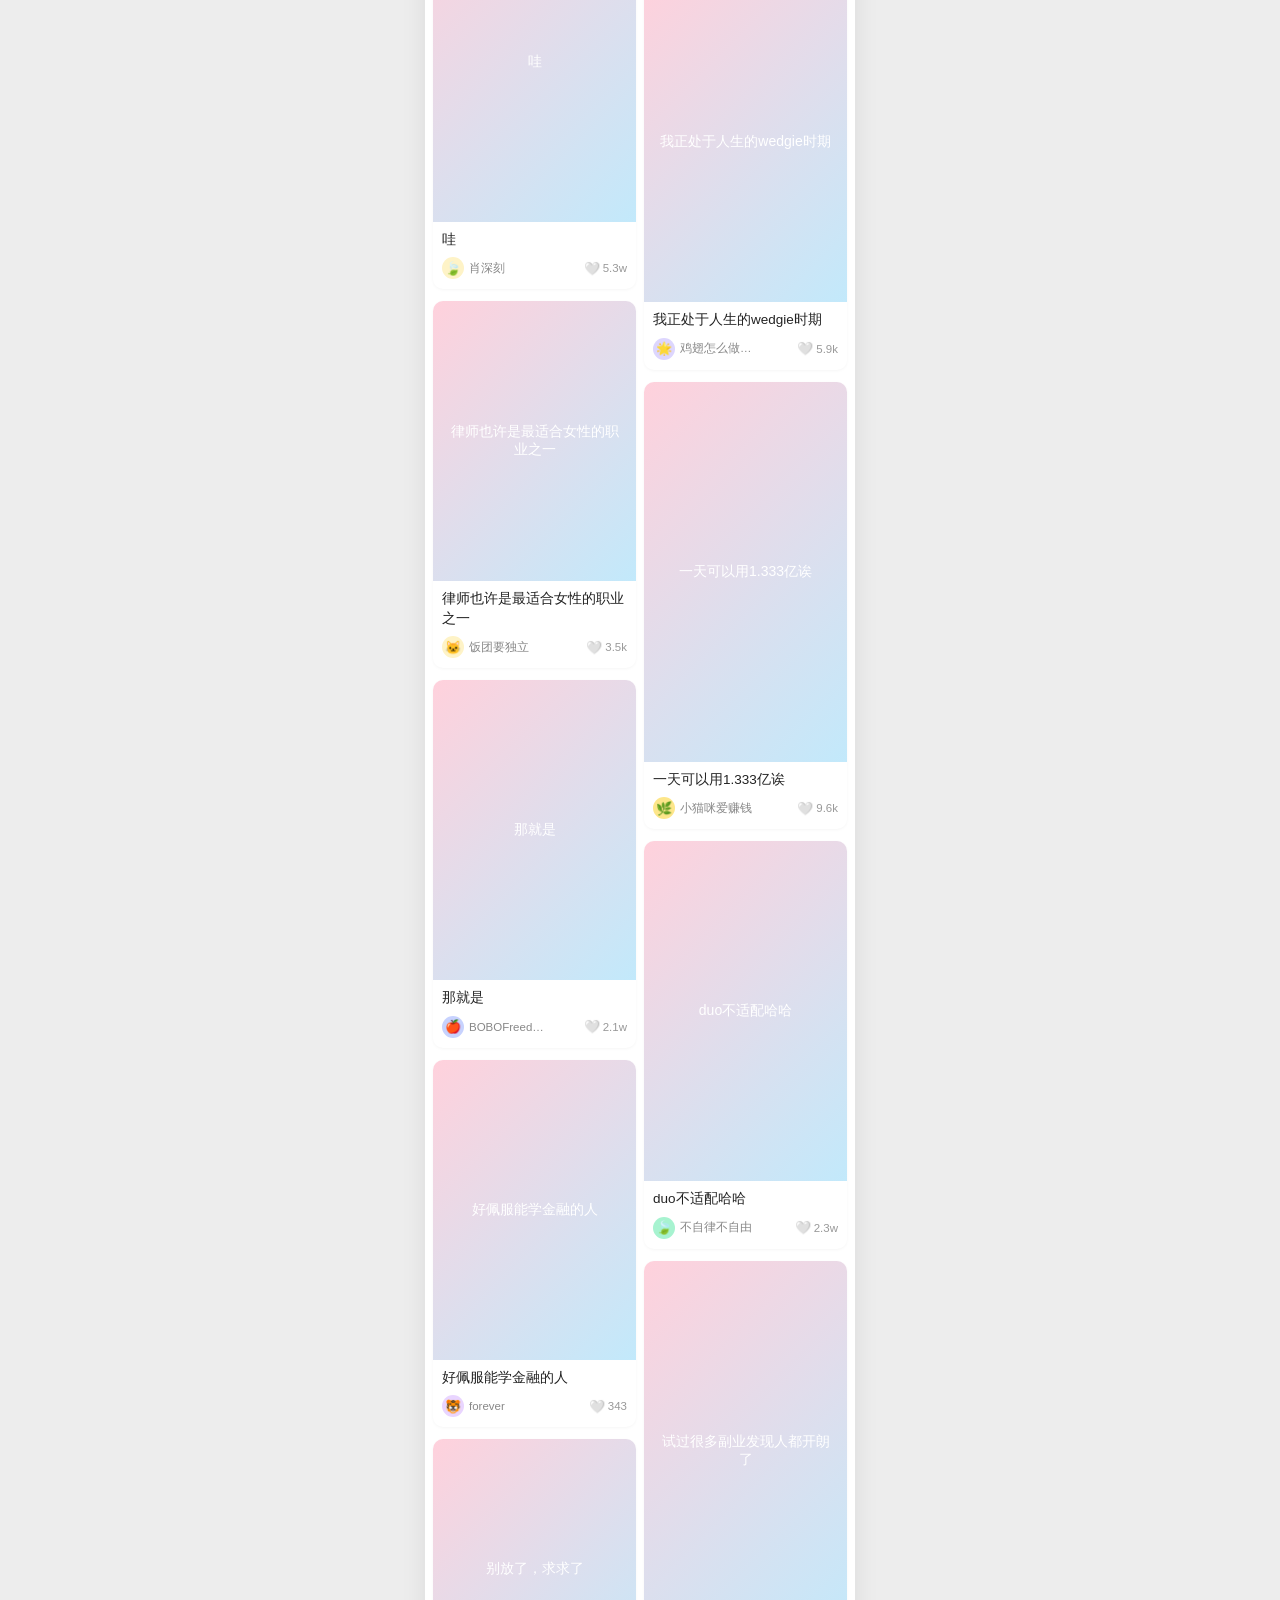
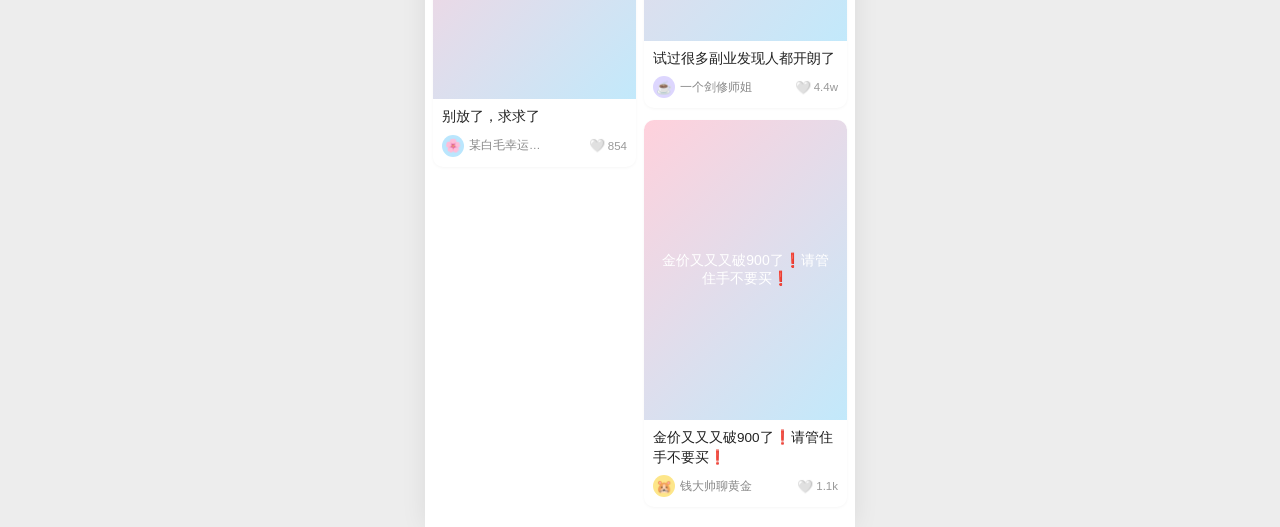
==== commit 6111e7db: "feat: 新增注意力检测帖p47(A/B两组渲染后第9位,封面含指令) + 修复返回信息流滚动位置(锚点式恢复)" ====
--- a/b.html
+++ b/b.html
@@ -77,8 +77,9 @@
     // 发现页配置
     window.__GROUP = "B";
     // 展示顺序：抓取完成后自动填充帖子 id 列表
-    window.__ORDER = ["p17_neutral", "p32_male", "p03_neutral", "p39_finance", "p08_neutral", "p38_male", "p37_male", "p40_finance", "p33_male", "p28_female", "p18_neutral", "p23_female", "p31_male", "p15_neutral", "p05_neutral", "p25_female", "p41_finance", "p20_neutral", "p11_neutral", "p24_female", "p06_neutral", "p42_finance", "p10_neutral", "p29_female", "p16_neutral", "p21_female", "p43_finance", "p12_neutral", "p34_male", "p14_neutral", "p09_neutral", "p44_finance", "p26_female", "p04_neutral", "p36_male", "p02_neutral", "p13_neutral", "p45_finance", "p22_female", "p19_neutral", "p30_male", "p01_neutral", "p07_neutral", "p35_male", "p27_female", "p46_finance"];
+    window.__ORDER = ["p17_neutral", "p32_male", "p03_neutral", "p39_finance", "p08_neutral", "p38_male", "p37_male", "p40_finance", "p33_male", "p47_attention", "p28_female", "p18_neutral", "p23_female", "p31_male", "p15_neutral", "p05_neutral", "p25_female", "p41_finance", "p20_neutral", "p11_neutral", "p24_female", "p06_neutral", "p42_finance", "p10_neutral", "p29_female", "p16_neutral", "p21_female", "p43_finance", "p12_neutral", "p34_male", "p14_neutral", "p09_neutral", "p44_finance", "p26_female", "p04_neutral", "p36_male", "p02_neutral", "p13_neutral", "p45_finance", "p22_female", "p19_neutral", "p30_male", "p01_neutral", "p07_neutral", "p35_male", "p27_female", "p46_finance"];
   </script>
+  <script src="posts/p47_attention/content.js"></script>
   <script src="app.js"></script>
 </body>
 </html>
--- a/style.css
+++ b/style.css
@@ -187,14 +187,14 @@
   display: flex; align-items: center; gap: 3px; color: #aaa; font-size: 12px; cursor: pointer;
 }
 .comment .c-like.on, .reply .r-like.on { color: #ff2442; }
-.comment .c-reply-toggle { color: #3a6ea5; cursor: pointer; }
+.comment .c-reply-toggle { color: #999; cursor: pointer; margin-top: 6px; display: inline-block; font-size: 13px; }
 .replies { display: none; margin-top: 8px; padding-left: 6px; border-left: 2px solid #f0f0f0; }
 .replies.open { display: block; }
-.reply { font-size: 13.5px; color: #444; margin: 8px 0; line-height: 1.5; }
-.reply .r-name { color: #888; }
-.reply .r-like { margin-left: 8px; }
-.reply-first { font-size: 13.5px; color: #444; margin: 8px 0 0; line-height: 1.5; display: flex; gap: 6px; align-items: flex-start; }
-.reply-first .r-like { margin-left: auto; flex: 0 0 auto; }
+.reply { font-size: 13.5px; color: #444; margin: 8px 0; line-height: 1.5; display: flex; align-items: flex-start; }
+.reply .r-body, .reply-first .r-body { flex: 1; min-width: 0; }
+.reply .r-name, .reply-first .r-name { color: #888; }
+.reply .r-like, .reply-first .r-like { flex: 0 0 auto; margin-left: 8px; }
+.reply-first { font-size: 13.5px; color: #444; margin: 8px 0 0; line-height: 1.5; display: flex; align-items: flex-start; }
 .c-like .hk, .r-like .hk { font-style: normal; }
 .mine-tag {
   font-size: 11px; color: #fff; background: #ff2442;
